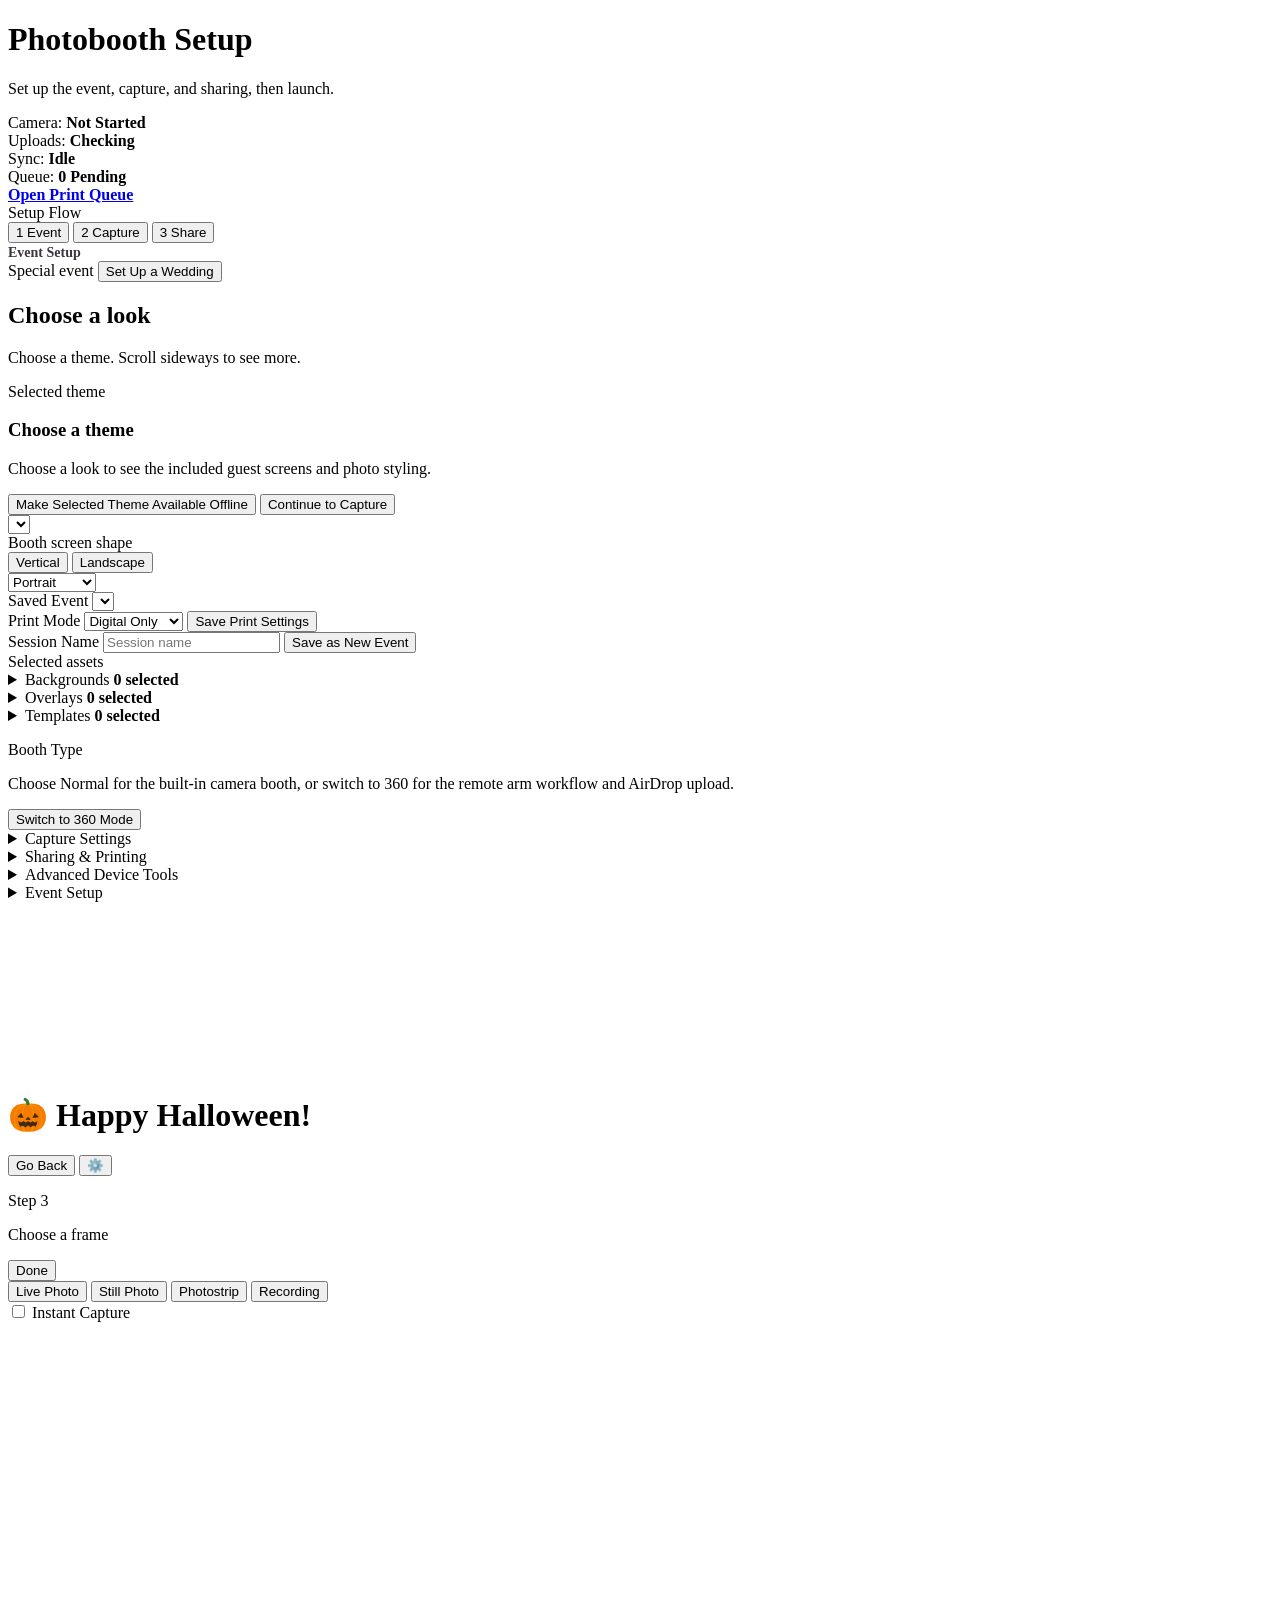
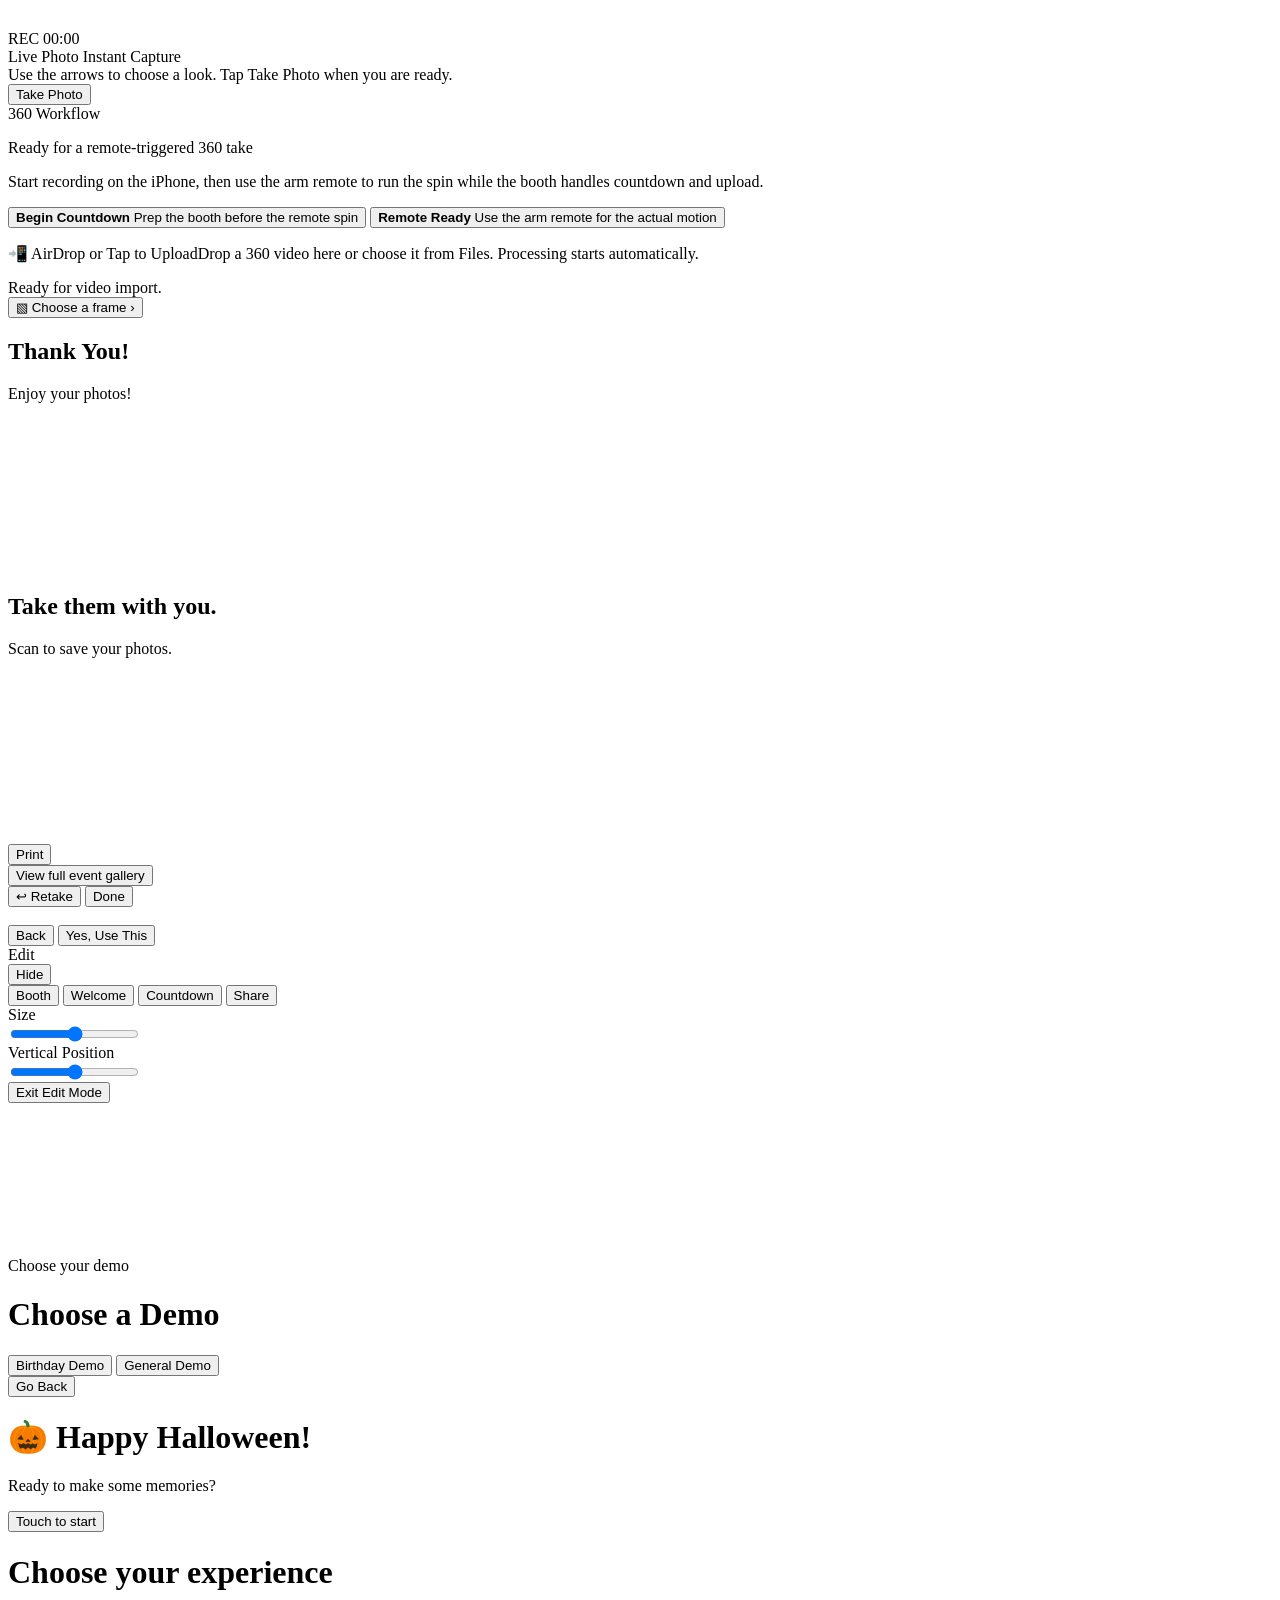
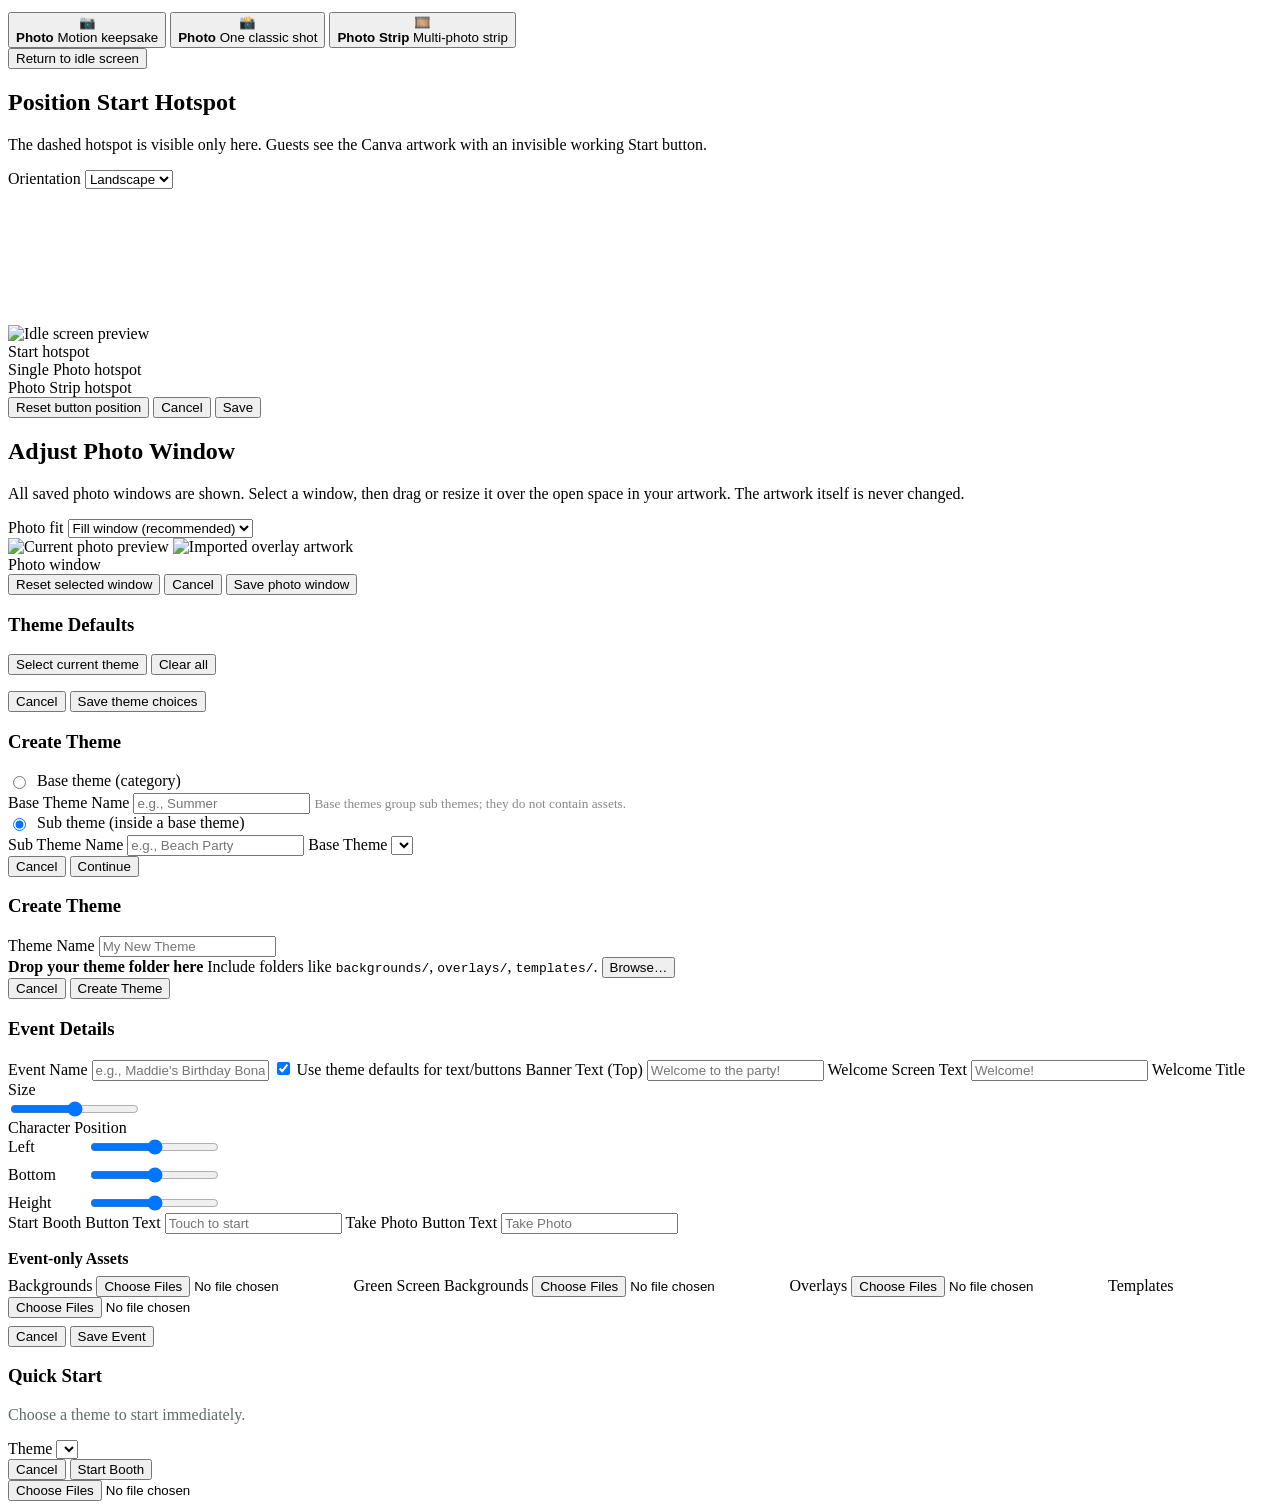
==== index.html @ 427eb946 "Sync Christmas, wedding, and Elf Scout booth themes" ====
<!doctype html>
<html lang="en">

<head>
  <meta charset="utf-8" />
  <meta name="viewport" content="width=device-width,initial-scale=1" />
  <title>Event Photobooth</title>
  <link rel="manifest" href="manifest.json">
  <link rel="apple-touch-icon" sizes="180x180" href="appicon.png">
  <link rel="icon" type="image/png" sizes="192x192" href="appicon.png">
  <link rel="icon" type="image/png" sizes="512x512" href="appicon.png">
  <meta name="apple-mobile-web-app-capable" content="yes">
  <meta name="apple-mobile-web-app-status-bar-style" content="black-translucent">
  <meta name="theme-color" content="#0f1222">
  <link rel="stylesheet" href="fonts.css">
  <link rel="stylesheet" href="styles/animations.css">
	  <link rel="stylesheet" href="styles/app-foundation.css">
  <link rel="stylesheet" href="styles/app-setup.css">
  <link rel="stylesheet" href="styles/app-booth.css">
  <link rel="stylesheet" href="styles/app-guest.css">
  <link rel="stylesheet" href="final-preview-sizing-fix.css?v=20261027-compact-share-fit">
</head>

<body>
  <div id="adminScreen">
    <h1 class="admin-title">Photobooth Setup</h1>
    <p class="admin-subtitle">Set up the event, capture, and sharing, then launch.</p>
    <div class="setup-status" id="setupStatus">
      <div class="status-pill"><span class="status-label">Camera:</span> <strong id="statusCamera">Not Started</strong></div>
      <div class="status-pill"><span class="status-label">Uploads:</span> <strong id="statusUpload">Checking</strong></div>
      <div class="status-pill"><span class="status-label">Sync:</span> <strong id="statusSync">Idle</strong></div>
      <div class="status-pill"><span class="status-label">Queue:</span> <strong id="statusQueue">0 Pending</strong></div>
      <a class="status-pill status-pill-action" id="statusQueueLink" href="staff-print" target="_blank" rel="noopener" aria-label="Open staff print queue in a new tab" title="Open staff print queue"><strong>Open Print Queue</strong></a>
    </div>
    <div class="setup-section-switcher" aria-label="Setup Sections">
      <div class="setup-section-switcher-label">Setup Flow</div>
      <div class="setup-tabs">
        <button type="button" id="setupTabEvent" class="setup-tab active" data-setup-tab="event" aria-pressed="true">1 Event</button>
        <button type="button" id="setupTabCapture" class="setup-tab" data-setup-tab="capture" aria-pressed="false">2 Capture</button>
        <button type="button" id="setupTabShare" class="setup-tab" data-setup-tab="share" aria-pressed="false">3 Share</button>
      </div>
    </div>
    <div class="setup-session-card glass-panel rounded-2xl p-6" data-setup-section="event">
      <div class="flex items-center gap-2 mb-2">
        <i
          data-lucide="clipboard-check"
          style="width: 14px; height: 14px; color: #74bf9d"
        ></i>
        <span
          style="
            font-family: 'Fraunces', serif;
            font-size: 14px;
            font-weight: 600;
            color: #3d3442;
          "
          >Event Setup</span
        >
      </div>
      <div class="setup-session-grid">
        <div class="setup-session-item wedding-setup-action" id="weddingSetupAction">
          <span class="setup-session-item-label">Special event</span>
          <button type="button" id="startWeddingSetupBtn">Set Up a Wedding</button>
        </div>
        <section id="weddingEventSetup" class="wedding-event-setup" aria-labelledby="weddingEventSetupHeading" hidden>
          <div>
            <h2 id="weddingEventSetupHeading">Wedding Setup</h2>
            <p>Enter the couple’s names and wedding date, then choose a wedding look.</p>
          </div>
          <div class="wedding-event-fields">
            <div class="theme-field wedding-only-event-field">
              <label for="eventPartner1Input">Name 1</label>
              <input type="text" id="eventPartner1Input" placeholder="First name" autocomplete="off" autocapitalize="words" spellcheck="false">
            </div>
            <div class="theme-field wedding-only-event-field">
              <label for="eventPartner2Input">Name 2</label>
              <input type="text" id="eventPartner2Input" placeholder="Second name" autocomplete="off" autocapitalize="words" spellcheck="false">
            </div>
            <div class="theme-field wedding-only-event-field">
              <label for="eventDateInput">Wedding Date</label>
              <input type="date" id="eventDateInput" autocomplete="off">
            </div>
          </div>
          <div class="wedding-theme-choices" role="radiogroup" aria-label="Wedding theme">
            <label class="wedding-theme-choice">
              <input type="radio" name="weddingThemeChoice" value="eucalyptus" checked>
              <span class="wedding-theme-choice-copy">
                <strong>Eucalyptus Wedding</strong>
                Eucalyptus greenery, ivory, and warm gold
              </span>
            </label>
            <label class="wedding-theme-choice">
              <input type="radio" name="weddingThemeChoice" value="minimal">
              <span class="wedding-theme-choice-copy">
                <strong>Minimal Wedding</strong>
                Black-and-white keepsake prints with delicate script details
              </span>
            </label>
          </div>
          <div class="btn-row" style="margin:0; align-items:center;">
            <button type="button" id="cancelWeddingSetupBtn">Back to Event Setup</button>
            <button type="button" class="setup-session-save-btn" id="createWeddingEventBtn">Create Wedding Theme</button>
          </div>
        </section>
        <section id="themeQuickPicker" class="theme-quick-picker setup-session-theme" aria-labelledby="themeQuickPickerHeading">
          <div>
            <h2 id="themeQuickPickerHeading" class="theme-quick-picker-heading">Choose a look</h2>
            <p class="theme-quick-picker-note">Choose a theme. Scroll sideways to see more.</p>
            <div id="themeQuickFilters" class="theme-quick-filters" aria-label="Theme categories"></div>
            <div id="themeQuickGrid" class="theme-quick-grid" aria-live="polite"></div>
          </div>
          <aside class="theme-quick-selection" aria-live="polite">
            <div>
              <p class="theme-quick-selection-label">Selected theme</p>
              <h3 id="themeQuickSelectionName">Choose a theme</h3>
              <p id="themeQuickSelectionMeta">Choose a look to see the included guest screens and photo styling.</p>
            </div>
            <div class="btn-row" style="margin:0;">
              <button type="button" id="cacheAssetsBtn" onclick="makeAvailableOffline()">Make Selected Theme Available Offline</button>
              <button type="button" data-setup-next="capture">Continue to Capture</button>
            </div>
          </aside>
        </section>
      <div class="setup-session-secondary">
          <select id="createPathThemeSelect" class="hidden" aria-hidden="true" tabindex="-1"></select>
          <div class="setup-session-item" id="screenShapeSetupField">
            <span class="setup-session-item-label">Booth screen shape</span>
            <div class="orientation-quick-pick" role="group" aria-label="Booth screen shape">
              <button type="button" class="orientation-quick-pick-option" data-screen-orientation="portrait" aria-pressed="false">
                <span class="orientation-shape orientation-shape-portrait" aria-hidden="true"></span>
                <span>Vertical</span>
              </button>
              <button type="button" class="orientation-quick-pick-option" data-screen-orientation="landscape" aria-pressed="false">
                <span class="orientation-shape orientation-shape-landscape" aria-hidden="true"></span>
                <span>Landscape</span>
              </button>
            </div>
            <select id="guestScreenOrientation" class="hidden" aria-hidden="true" tabindex="-1">
              <option value="portrait">Portrait</option>
              <option value="landscape">Landscape</option>
            </select>
          </div>
          <div class="setup-session-item" id="savedEventSetupField">
            <label for="eventProfileSelect">Saved Event</label>
            <select id="eventProfileSelect"></select>
          </div>
          <div class="setup-session-item" id="eventPrintPriceSettings" hidden>
            <label for="eventPrintPriceInput">Print price for this event (USD)</label>
            <input type="number" id="eventPrintPriceInput" min="0.01" max="999.99" step="0.01" value="3.00" inputmode="decimal">
            <button type="button" class="setup-session-save-btn" id="saveEventPrintPriceBtn">Save Event Price</button>
          </div>
          <div class="setup-session-item" id="printModeSetupField">
            <label for="printModeInput">Print Mode</label>
            <select id="printModeInput">
              <option value="off">Digital Only</option>
              <option value="free">Free Printing</option>
              <option value="paid">Paid Printing</option>
            </select>
            <label class="legacy-print-setting" hidden aria-hidden="true">
              <input type="checkbox" id="printNoPaymentRequiredInput"> No payment required for prints
            </label>
            <button type="button" class="setup-session-save-btn" onclick="savePrintSettings()">Save Print Settings</button>
          </div>
          <div class="setup-session-item" id="eventNameSetupField">
            <label for="eventNameInput">Session Name</label>
            <input type="text" id="eventNameInput" placeholder="Session name" autocomplete="off" autocapitalize="words" spellcheck="false">
            <button type="button" class="setup-session-save-btn" onclick="createNewEventFromSelection()">Save as New Event</button>
          </div>
        </div>
      </div>
      <section class="setup-session-assets-toggle" id="setupSessionAssetsToggle" aria-labelledby="selectedAssetsHeading">
        <div class="setup-session-assets-summary-label" id="selectedAssetsHeading">Selected assets</div>
        <div class="setup-session-assets-summary-row">
          <details class="setup-session-asset-detail">
            <summary class="setup-session-assets-summary-chip">Backgrounds <strong id="launchBackgroundSummary">0 selected</strong></summary>
            <div id="launchBackgroundAssets" class="setup-session-asset-grid"></div>
          </details>
          <details class="setup-session-asset-detail">
            <summary class="setup-session-assets-summary-chip">Overlays <strong id="launchOverlaySummary">0 selected</strong></summary>
            <div id="launchOverlayAssets" class="setup-session-asset-grid"></div>
          </details>
          <details class="setup-session-asset-detail">
            <summary class="setup-session-assets-summary-chip">Templates <strong id="launchTemplateSummary">0 selected</strong></summary>
            <div id="launchTemplateAssets" class="setup-session-asset-grid"></div>
          </details>
        </div>
        <div class="hidden" aria-hidden="true">
          <div id="launchBackgroundThumb"></div>
          <div id="launchOverlayThumb"></div>
          <div id="launchTemplateThumb"></div>
          <strong id="launchBackgroundCount"></strong>
          <strong id="launchOverlayCount"></strong>
          <strong id="launchStripStatus"></strong>
        </div>
      </section>
    </div>
    <div class="capture-mode-bar" data-setup-section="capture">
      <div class="capture-mode-copy">
        <p class="capture-mode-title">Booth Type</p>
        <p class="capture-mode-note">Choose Normal for the built-in camera booth, or switch to 360 for the remote arm workflow and AirDrop upload.</p>
      </div>
      <button type="button" id="modeToggle">Switch to 360 Mode</button>
    </div>
    <div class="admin-container">
      <div class="admin-left panel">
        <details class="panel-section" id="captureSection" data-setup-section="capture">
          <summary>Capture Settings</summary>
          <div class="section-content">
            <section class="setup-flow-card">
              <h3>Guest Options</h3>
              <div class="capture-settings-grid">
                <label style="display:inline-flex; align-items:center; gap:8px; margin:0;">
                  <input type="checkbox" id="allowRetakes" checked>
                  Allow Retakes
                </label>
                <label style="display:inline-flex; align-items:center; gap:8px; margin:0;">
                  <input type="checkbox" id="livePhotoToggle" checked>
                  Live Photo Capture
                </label>
                <label style="display:inline-flex; align-items:center; gap:8px; margin:0;">
                  <input type="checkbox" id="recordingModeToggle" checked>
                  Recording Mode
                </label>
                <label style="display:inline-flex; align-items:center; gap:8px; margin:0;">
                  <input type="checkbox" id="themeSoundToggle" checked>
                  Theme Sound Effects
                </label>
              </div>
              <details class="theme-sound-editor" id="themeSoundEditor">
                <summary>Customize Theme Sounds</summary>
                <p class="theme-sound-editor-copy">
                  Upload short sound effects for <strong id="themeSoundThemeName">the selected theme</strong>.
                  MP3, WAV, M4A, AAC, and OGG files up to 10 MB are supported.
                </p>
                <div id="themeSoundSlots" class="theme-sound-list"></div>
                <p id="themeSoundStatus" class="theme-sound-status" aria-live="polite"></p>
                <input
                  type="file"
                  id="themeSoundInput"
                  accept=".mp3,.wav,.m4a,.aac,.ogg,.oga,audio/mpeg,audio/wav,audio/mp4,audio/aac,audio/ogg"
                  hidden
                >
              </details>
            </section>

            <section class="setup-flow-card">
              <h3>Capture Timing</h3>
              <div class="capture-settings-grid">
                <label style="display:inline-flex; align-items:center; gap:8px; margin:0;">
                  <input type="checkbox" id="instantCaptureToggle">
                  Skip Countdown
                </label>
                <label style="display:inline-flex; align-items:center; gap:8px; margin:0;">
                  <input type="checkbox" id="countdownFiveToggle">
                  Use 5-Second Countdown
                </label>
              </div>
            </section>

            <section class="setup-flow-card">
              <h3>Camera Quality</h3>
              <div class="capture-settings-grid">
                <label style="display:inline-flex; align-items:center; gap:8px; margin:0;">
                  <input type="checkbox" id="lowLightToggle">
                  Low Light Flash
                </label>
                <label style="display:inline-flex; align-items:center; gap:8px; margin:0;">
                  <input type="checkbox" id="aiBackgroundToggle">
                  AI Background Removal
                </label>
              </div>
              <details class="beauty-preset-editor" id="beautyPresetEditor">
                <summary>Guest Filter Editor</summary>
                <p>Choose the guest filter and adjust its look here. Guests cannot change it. Changes are saved to the shared booth settings.</p>
                <label for="beautyPresetSelect">Guest Filter</label>
                <select id="beautyPresetSelect"></select>
                <div id="beautyPresetControls" class="beauty-preset-controls"></div>
                <button type="button" id="resetBeautyPresetButton">Reset Selected Filter</button>
              </details>
              <label for="cameraZoomInput">Camera Zoom</label>
              <div style="display:flex; align-items:center; gap:16px;">
                <input type="range" id="cameraZoomInput" min="1" max="2.5" step="0.05">
                <span id="cameraZoomValue" style="color:#5d6c69; min-width:48px; text-align:right;"></span>
              </div>
              <button id="startCameraButton" class="primary">Start Camera</button>
            </section>

            <details class="setup-operator-tools">
              <summary>Operator Tools</summary>
              <div class="setup-operator-tools-content">
                <div class="btn-row">
                  <button type="button" onclick="toggleAnalytics()">Analytics</button>
                  <button type="button" id="editLayoutBtn">Edit Booth Layout</button>
                </div>
                <div id="analytics" class="hidden">
                  <h2>Analytics</h2>
                  <pre id="analyticsData"
                    style="background:#f6f9ff; padding:16px; border-radius:8px; white-space:pre-wrap; word-wrap:break-word;"></pre>
                  <div class="btn-row"><button onclick="clearAnalytics()">Clear Analytics</button></div>
                </div>
              </div>
            </details>

            <div class="setup-next-actions">
              <button type="button" class="primary" data-setup-next="share">Continue to Share</button>
            </div>
          </div>
        </details>
        <details class="panel-section" id="sharingSection" data-setup-section="share">
          <summary>Sharing &amp; Printing</summary>
          <div class="section-content share-settings-content">
            <section class="share-settings-group share-settings-group-priority" id="staffQueueAccess" aria-labelledby="staffQueueAccessTitle">
              <div class="share-settings-heading">
                <h3 id="staffQueueAccessTitle">Staff Print Queue</h3>
              </div>
              <div class="staff-queue-access-layout">
                <div class="staff-queue-access-copy">
                  <label for="printEventIdInput">Optional event ID / slug</label>
                  <input type="text" id="printEventIdInput" placeholder="summer-fair-2026">
                  <small id="staffPrintQueueUrl" style="display:block; overflow-wrap:anywhere; color:#5d6c69;"></small>
                  <div class="btn-row" style="align-items:center; flex-wrap:wrap;">
                    <a id="staffPrintQueueOpen" class="staff-queue-link" href="staff-print" target="_blank" rel="noopener">Open Staff Queue</a>
                    <button type="button" onclick="copyStaffPrintQueueUrl()">Copy Queue Link</button>
                  </div>
                </div>
                <div>
                  <div class="staff-queue-qr-wrap">
                    <canvas id="staffPrintQueueQr" width="176" height="176" aria-label="Staff print queue QR code"></canvas>
                  </div>
                  <small id="staffPrintQueueQrStatus" style="display:block; margin-top:8px; color:#5d6c69; text-align:center;">Preparing QR code…</small>
                </div>
              </div>
            </section>

            <nav class="share-settings-nav" aria-label="Share settings navigation">
              <a href="#printSettings">Print</a>
              <a href="#cloudShareSettings">QR &amp; Cloud</a>
              <a href="#emailShareSettings">Email</a>
              <a href="#offlineSection">Advanced Device Tools</a>
            </nav>

            <section class="share-settings-group share-settings-group-priority" id="printSettings" aria-labelledby="printSettingsTitle">
              <div class="share-settings-heading">
                <h3 id="printSettingsTitle">Checkout Details</h3>
              </div>
              <details class="share-settings-subgroup">
                <summary>Paid print checkout details</summary>
                <div class="share-settings-subgroup-content">
                  <label for="printPanelTitleInput">Payment panel title</label>
                  <input type="text" id="printPanelTitleInput" value="Printed Photo Upgrade">
                  <label for="printPanelBodyInput">Payment panel body</label>
                  <input type="text" id="printPanelBodyInput" value="Take home a 4x6 keepsake print for $3.">
                  <label for="printInstructionsInput">Payment instructions</label>
                  <textarea id="printInstructionsInput" rows="3">Scan the payment code below to complete your purchase. Your print will be prepared after payment is confirmed.</textarea>
                  <label for="printPaymentQrInput">Payment QR image URL or payment link</label>
                  <input type="url" id="printPaymentQrInput" placeholder="https://...">
                  <p id="paypalPrintConfigStatus" role="status" style="margin:12px 0 0; color:#5d6c69;">Checking PayPal checkout…</p>
                </div>
              </details>
            </section>

            <details class="share-settings-group share-connection-group" id="cloudShareSettings">
              <summary id="cloudShareSettingsTitle">QR Links &amp; Cloudinary</summary>
              <div class="share-connection-content">
                <label for="cloudNameInput">Cloud Name</label>
                <input type="text" id="cloudNameInput" placeholder="your_cloud_name">
                <label for="cloudPresetInput">Unsigned Upload Preset</label>
                <input type="text" id="cloudPresetInput" placeholder="photobooth_unsigned">
                <label for="cloudFolderInput">Folder Base (optional)</label>
                <input type="text" id="cloudFolderInput" placeholder="photobooth/events">
                <label style="display:inline-flex; align-items:center; gap:8px; margin:0;">
                  <input type="checkbox" id="cloudUseToggle"> Use Cloudinary for share links
                </label>
                <div class="btn-row" style="align-items:center; flex-wrap:wrap;">
                  <button type="button" onclick="saveCloudinarySettings()">Save Cloudinary Settings</button>
                  <button type="button" id="migrateAssetsBtn" onclick="saveCloudinarySettings(); migrateAllManagedLocalAssets()">Migrate Local Assets</button>
                  <button type="button" id="syncNowBtn" onclick="syncNow()">Sync Now</button>
                  <span id="syncStatus" style="color:#5d6c69; font-size:0.9em;"></span>
                </div>
              </div>
            </details>

            <details class="share-settings-group share-connection-group" id="emailShareSettings">
              <summary id="emailShareSettingsTitle">Email Delivery</summary>
              <div class="share-connection-content">
                <label for="emailJsPublic">Public Key</label>
                <input type="text" id="emailJsPublic" placeholder="public_xxxxx">
                <label for="emailJsService">Service ID</label>
                <input type="text" id="emailJsService" placeholder="service_...">
                <label for="emailJsTemplate">Template ID</label>
                <input type="text" id="emailJsTemplate" placeholder="template_...">
                <div class="btn-row" style="align-items:center; flex-wrap:wrap;">
                  <button type="button" onclick="saveEmailJsSettings()">Save Email Settings</button>
                  <button type="button" onclick="sendTestEmail()">Send Test Email</button>
                </div>
              </div>
            </details>
          </div>
        </details>
        <details class="panel-section" id="offlineSection" data-setup-section="share">
          <summary>Advanced Device Tools</summary>
          <div class="section-content">
            <div class="admin-field" style="display:flex; gap:16px; align-items:center; flex-wrap:wrap; margin:0;">
              <label style="display:inline-flex; align-items:center; gap:8px; margin:0;">
                <input type="checkbox" id="offlineModeToggle"> Offline Mode (QR stays available; photo uploads later)
              </label>
              <button type="button" id="sendPendingBtn" onclick="sendPendingNow()" disabled>Send Pending (0)</button>
              <button type="button" onclick="connectMotorRelay()">Connect Motor Relay</button>
              <label style="display:inline-flex; align-items:center; gap:8px; margin:0;">
                <input type="checkbox" id="forceCameraFileToggle"> Force camera on file://
              </label>
            </div>
          </div>
        </details>
        <details class="panel-section" id="currentAssetsSection" data-setup-section="event">
          <summary>Event Setup</summary>
          <div id="currentAssetsContent" class="section-content">
            <details class="event-library-section" id="eventDetailsPanel">
              <summary>Customize Event Details</summary>
              <div class="event-library-section-content">
              <div class="setup-session-item setup-combobox" data-setup-combobox="font">
                <label for="sessionFontSearch">Font pairing</label>
                <button type="button" id="sessionFontToggle" class="setup-combobox-button" aria-expanded="false" aria-controls="sessionFontMenu">
                  <span id="sessionFontValue">Choose pairing</span>
                  <span class="setup-combobox-caret" aria-hidden="true">▼</span>
                </button>
                <div id="sessionFontMenu" class="setup-combobox-menu hidden">
                  <input type="search" id="sessionFontSearch" class="setup-combobox-search" placeholder="Search pairings" autocomplete="off">
                  <div id="sessionFontOptions" class="setup-combobox-options" role="listbox" aria-label="Font pairing options"></div>
                </div>
              </div>
              <div style="display:grid; grid-template-columns:repeat(auto-fit, minmax(220px, 1fr)); gap:16px; margin-bottom:16px;">
                <div class="theme-field">
                  <label for="eventGeneralDateInput">Session Date (optional)</label>
                  <input type="text" id="eventGeneralDateInput" placeholder="e.g., April 2026" autocomplete="off" spellcheck="false">
                </div>
                <div class="theme-field birthday-only-event-field hidden">
                  <label for="eventBirthdayNameInput">Birthday Name</label>
                  <input type="text" id="eventBirthdayNameInput" placeholder="Name" autocomplete="off" autocapitalize="words" spellcheck="false">
                </div>
                <div class="theme-field">
                  <label for="eventExpoCompanyInput">Company Name</label>
                  <input type="text" id="eventExpoCompanyInput" placeholder="Name" autocomplete="off" autocapitalize="words" spellcheck="false">
                </div>
              </div>
              <h3>Guest Screen Text</h3>
              <div style="display:grid; grid-template-columns:repeat(auto-fit, minmax(220px, 1fr)); gap:16px; margin-bottom:16px;">
                <div class="theme-field">
                  <label for="eventBannerTextInput">Banner Text</label>
                  <input type="text" id="eventBannerTextInput" placeholder="Top booth banner" autocomplete="off" spellcheck="false">
                </div>
                <div class="theme-field">
                  <label for="eventWelcomeTitleInput">Welcome Title</label>
                  <input type="text" id="eventWelcomeTitleInput" placeholder="Welcome screen title" autocomplete="off" spellcheck="false">
                </div>
                <div class="theme-field">
                  <label for="eventStartButtonTextInput">Start Button Text</label>
                  <input type="text" id="eventStartButtonTextInput" placeholder="Touch to start" autocomplete="off" spellcheck="false">
                </div>
                <div class="theme-field">
                  <label for="eventCaptureLabelInput">Capture Button Text</label>
                  <input type="text" id="eventCaptureLabelInput" placeholder="Take Photo" autocomplete="off" spellcheck="false">
                </div>
              </div>
              <div style="display:grid; grid-template-columns:repeat(auto-fit, minmax(220px, 1fr)); gap:16px; margin-bottom:16px;">
                <div class="theme-field">
                  <label for="eventBannerSizeInput">Banner Size</label>
                  <div style="display:flex; align-items:center; gap:16px;">
                    <input type="range" id="eventBannerSizeInput" min="24" max="120" step="2">
                    <span id="eventBannerSizeValue" style="color:#9aa; min-width:48px; text-align:right;"></span>
                  </div>
                </div>
                <div class="theme-field">
                  <label for="eventWelcomeTitleSizeInput">Welcome Title Size</label>
                  <div style="display:flex; align-items:center; gap:16px;">
                    <input type="range" id="eventWelcomeTitleSizeInput" min="24" max="120" step="2">
                    <span id="eventWelcomeTitleSizeValue" style="color:#9aa; min-width:48px; text-align:right;"></span>
                  </div>
                </div>
              </div>
              <div style="display:grid; grid-template-columns:repeat(auto-fit, minmax(220px, 1fr)); gap:16px;">
                <div>
                  <div style="font-size:0.8em; color:#9aa; text-transform:uppercase; letter-spacing:0.12em;">Base Theme</div>
                  <div id="eventBaseThemeName" style="font-weight:600;"></div>
                  <div id="eventBaseThemeAssetsSummary" style="color:#9aa; margin-top:8px; font-size:0.92em;"></div>
                </div>
                <div>
                  <div style="font-size:0.8em; color:#9aa; text-transform:uppercase; letter-spacing:0.12em;">Theme Reference</div>
                  <div id="eventThemeReferenceText" style="color:#9aa; font-size:0.92em;">This event inherits from its chosen theme until you add event-only assets or text here.</div>
                </div>
              </div>
              </div>
            </details>
            <details class="event-library-section" id="uploadedAssetLibraryPanel">
              <summary>Customize Assets</summary>
              <div class="event-library-section-content">
                <div class="asset-actions">
                <button type="button" id="addLogoBtn">Add Logo</button>
                <button type="button" id="addAssetsBtn">Add Assets</button>
                <div id="eventGalleryActions" class="hidden admin-gallery-actions">
                  <button type="button" onclick="copyEventGalleryLink()">Share Gallery Link</button>
                  <button type="button" onclick="openEventGalleryLink()">Open Gallery</button>
                </div>
                <button type="button" id="openLayoutBuilderBtn" aria-label="Open Overlay Builder" onclick="openLayoutBuilder()">Open Layout Builder</button>
                <button type="button" id="eventToSubThemeBtn" class="hidden">Save Theme Preset</button>
                </div>
                <div style="display:flex; align-items:center; justify-content:flex-end; gap:16px; margin-bottom:8px;">
                <div class="asset-library-panel-actions">
                  <button type="button" id="assetLibraryClearFilters" class="hidden">Clear filters</button>
                  <button type="button" id="refreshAssetLibraryBtn">Refresh</button>
                </div>
              </div>
              <div id="assetLibraryPills" style="display:flex; flex-wrap:wrap; gap:8px; margin-bottom:16px;"></div>
              <div class="asset-library-toolbar">
                <label style="flex:1 1 100%;">
                  Search
                  <input type="search" id="assetLibrarySearch" placeholder="Search names or tags">
                </label>
                <label>
                  Category
                  <select id="assetLibraryCategory">
                    <option value="">Main Category</option>
                    <option value="general">General</option>
                    <option value="birthday">Birthday</option>
                    <option value="school">School</option>
                    <option value="wedding">Wedding</option>
                    <option value="holidays">Holidays</option>
                  </select>
                </label>
                <label id="assetLibraryHolidayFilterWrap" class="hidden">
                  Holiday theme
                  <select id="assetLibraryHolidayTheme">
                    <option value="">All holidays</option>
                  </select>
                </label>
                <label>
                  Sort
                  <select id="assetLibrarySort">
                    <option value="newest">Newest</option>
                    <option value="oldest">Oldest</option>
                    <option value="name">Name</option>
                    <option value="category">Category</option>
                    <option value="favorites">Favorites first</option>
                    <option value="recent">Recently used</option>
                  </select>
                </label>
              </div>
              <div id="assetLibraryGrid" class="asset-library-grid"></div>
              <div id="assetLibraryStatus" class="asset-library-empty" aria-live="polite"></div>
              </div>
            </details>
            <div id="assetUploadInputs" class="hidden">
              <input type="file" id="themeBackground" accept="image/*,video/*">
              <input type="file" id="themeLogo" accept="image/*">
              <input type="file" id="themeGreenBackgrounds" accept="image/*,video/*" multiple>
              <input type="file" id="themeOverlays" accept="image/*" multiple>
              <input type="file" id="themeTemplates" accept="image/*" multiple>
              <input type="file" id="bulkAssetsInput" accept="image/*,video/*" multiple>
            </div>
            <div id="bulkAssetModal" class="hidden" style="position:fixed; inset:0; background:rgba(28,40,72,0.35); z-index:10010; display:flex; align-items:center; justify-content:center; padding:16px;">
              <div style="width:min(520px, 96vw); background:#fff; border:1px solid #cedcf4; border-radius:16px; box-shadow:0 12px 30px rgba(99, 123, 175, 0.18); padding:16px;">
                <h3 style="margin:0 0 16px;">Add Assets</h3>
                <p id="bulkAssetSummary" style="margin:0 0 16px; color:#5c6b93;">0 files selected</p>
                <p style="margin:0 0 12px; color:#5c6b93; font-size:0.92em;">Choose the background type, then add any other destinations below. MP4 works for backgrounds, idle screens, and photo choice screens.</p>
                <fieldset style="border:0; margin:0 0 12px; padding:0;">
                  <legend style="font-weight:700; color:#33415f; margin-bottom:4px;">Background type</legend>
                  <label style="display:flex; align-items:center; gap:8px; margin:8px 0;"><input type="radio" name="bulkBackgroundType" id="bulkToBackgrounds" value="backgrounds" checked> Booth background (live preview and share screen)</label>
                  <label style="display:flex; align-items:center; gap:8px; margin:8px 0;"><input type="radio" name="bulkBackgroundType" id="bulkToGreenBackgrounds" value="greenBackgrounds"> Photo background (behind a green-screen subject)</label>
                </fieldset>
                <label style="display:flex; align-items:center; gap:8px; margin:8px 0;"><input type="checkbox" id="bulkToOverlays"> Overlays</label>
                <label style="display:flex; align-items:center; gap:8px; margin:8px 0;"><input type="checkbox" id="bulkToTemplates"> Templates</label>
                <label style="display:flex; align-items:center; gap:8px; margin:8px 0;"><input type="checkbox" id="bulkToIdleScreens"> Idle Screens</label>
                <label style="display:flex; align-items:center; gap:8px; margin:8px 0;"><input type="checkbox" id="bulkToPhotoChoiceScreens"> Photo Choice Screens</label>
                <label style="display:flex; align-items:center; gap:8px; margin:8px 0;"><input type="checkbox" id="bulkToThankYouScreens"> Thank You Screens</label>
                <div class="btn-row" style="margin-top:16px;">
                  <button type="button" id="bulkAssetCancel">Cancel</button>
                  <button type="button" id="bulkAssetApply" class="primary">Upload</button>
                </div>
              </div>
            </div>
            <details class="event-library-section">
              <summary>Advanced Asset Selections</summary>
              <div id="currentAssets" class="current-assets event-library-section-content">
              <div
                style="display:flex; align-items:center; justify-content:space-between; gap:16px; margin-bottom:16px;">
                <span id="undoBar" style="display:inline-flex; align-items:center; gap:8px; font-size:.9em;">
                  <button id="undoBtn" onclick="undoLastRemoval()" disabled>Undo last remove</button>
                  <span id="undoCount" style="color:#aaa;"></span>
                </span>
              </div>
              <div class="asset-row">
                <label>Photo Backgrounds:</label>
                <div id="currentGreenBackgrounds" class="asset-grid"></div>
              </div>
              <div class="asset-row">
                <label>Logo:</label>
                <div id="currentLogo" class="asset-single"></div>
              </div>
              </div>
            </details>
            <div class="setup-next-actions">
              <button type="button" class="primary" data-setup-next="capture">Continue to Capture</button>
            </div>
          </div>
        </details>
      </div>
      <div id="toast" role="status" aria-live="polite"></div>
      </div>
    </div>
    <div class="admin-launch-dock" data-setup-section="share" hidden aria-hidden="true">
      <span class="admin-launch-dock-copy">4 Launch</span>
      <button type="button" id="startBoothButton" class="primary start-booth-hero" title="Open the guest booth full screen">Launch Kiosk Mode</button>
    </div>
  </div>

  <div id="boothScreen" class="hidden">
    <video id="boothBackgroundVideo" class="hidden" autoplay muted loop playsinline aria-hidden="true"></video>
    <div id="boothHeader">
      <img id="logo" />
      <h1 id="eventTitle">🎃 Happy Halloween!</h1>
    </div>
    <button id="boothBackBtn" type="button" class="button-ghost welcome-back-button" onclick="goBackFromBooth(event)">Go Back</button>
    <button id="adminBtn" onclick="goAdmin()">⚙️</button>
    <div id="mobileSettingsBackdrop" aria-hidden="true"></div>
    <div id="mobileSettingsSheet" aria-hidden="true">
      <div class="mobile-settings-sheet-header">
        <div class="mobile-settings-sheet-copy">
          <p class="mobile-settings-sheet-eyebrow">Step 3</p>
          <p class="mobile-settings-sheet-title">Choose a frame</p>
        </div>
        <button id="mobileSettingsClose" type="button" class="button-ghost">Done</button>
      </div>
      <div id="options"></div>
    </div>
    <div id="boothMain">
      <div id="boothModeBar">
        <div id="controls">
          <button class="mode-btn" type="button" data-mode="live-photo" onclick="setMode('live-photo')" aria-label="Live Photo">
            <div class="mode-btn-icon video">
              <div class="rec-dot"></div>
            </div>
            <span class="mode-btn-label">Live Photo</span>
          </button>
          <button class="mode-btn" type="button" data-mode="still-photo" onclick="setMode('still-photo')" aria-label="Still Photo">
            <div class="mode-btn-icon">
              <div class="photo-rep"></div>
            </div>
            <span class="mode-btn-label">Still Photo</span>
          </button>
          <button class="mode-btn" type="button" data-mode="strip" onclick="setMode('strip')" aria-label="Photo Strip">
            <div class="mode-btn-icon strip">
              <div class="photo-rep"></div>
              <div class="photo-rep"></div>
              <div class="photo-rep"></div>
            </div>
            <span class="mode-btn-label">Photostrip</span>
          </button>
          <button id="recordingModeBtn" class="mode-btn" type="button" data-mode="message" onclick="setMode('message')" aria-label="Recording">
            <div class="mode-btn-icon video">
              <div class="rec-dot"></div>
            </div>
            <span class="mode-btn-label">Recording</span>
          </button>
          <div class="controls-toggle">
            <label for="boothInstantCaptureToggle">
              <input type="checkbox" id="boothInstantCaptureToggle">
              Instant Capture
            </label>
          </div>
        </div>
      </div>
      <div id="videoWrap" class="view-landscape">
        <div id="videoContainer">
          <div id="overlayBackground" aria-hidden="true">
            <video id="photoBackgroundVideo" class="hidden" autoplay muted loop playsinline></video>
          </div>
          <div id="photoSlotLayer" aria-hidden="true"></div>
          <video id="video" class="hidden" autoplay playsinline muted></video>
          <canvas id="livePreviewCanvas" aria-hidden="true"></canvas>
          <img id="lastShot" />
          <img id="liveOverlay" />
          <div id="recordingOverlay">
            <span class="rec-dot"></span>
            <span id="recordingTimer">REC 00:00</span>
          </div>
        </div>
        <div id="captureStatusBar" aria-live="polite">
          <span id="livePhotoStatus" class="capture-status-pill hidden">Live Photo</span>
          <span id="instantCaptureStatus" class="capture-status-pill hidden">Instant Capture</span>
        </div>
        <div id="boothHostPrompt" aria-live="polite">
          Use the arrows to choose a look.
          <span>Tap Take Photo when you are ready.</span>
        </div>
        <button id="captureBtn" class="primary" onclick="handlePrimaryAction()">Take Photo</button>
        <div id="booth360Panel" class="booth-360-panel hidden">
          <div id="booth360Status" class="booth-360-status">
            <div class="booth-360-status-label">360 Workflow</div>
            <p id="booth360StatusText" class="booth-360-status-text">Ready for a remote-triggered 360 take</p>
            <p id="booth360StatusNote" class="booth-360-status-note">Start recording on the iPhone, then use the arm remote to run the spin while the booth handles countdown and upload.</p>
          </div>
          <div class="booth-360-actions">
            <button id="start360Btn" class="primary booth-360-action" type="button">
              <strong>Begin Countdown</strong>
              <span>Prep the booth before the remote spin</span>
            </button>
            <button id="triggerZone" class="button-ghost booth-360-action" type="button" aria-label="Remote-operated 360 arm">
              <strong>Remote Ready</strong>
              <span>Use the arm remote for the actual motion</span>
            </button>
          </div>
        </div>
        <div id="videoImportPanel" class="video-import-panel hidden">
          <input type="file" id="videoInput" accept="video/*" style="display:none">
          <div id="airdropZone" class="airdrop-zone" tabindex="0" role="button" aria-label="AirDrop or tap to upload a video">
            <p>📲 AirDrop or Tap to Upload<span>Drop a 360 video here or choose it from Files. Processing starts automatically.</span></p>
          </div>
          <div id="videoImportStatus" class="video-import-status">Ready for video import.</div>
        </div>
      </div>
    </div>
    <button id="overlayPickerButton" class="overlay-picker-control hidden" type="button" aria-haspopup="dialog" aria-expanded="false" aria-controls="mobileSettingsSheet" aria-label="Choose a photo frame">
      <span class="overlay-picker-icon" aria-hidden="true">▧</span>
      <span class="overlay-picker-label">Choose a frame</span>
      <span class="overlay-picker-chevron" aria-hidden="true">›</span>
    </button>
    <div id="countdownOverlay"></div>
    <div id="flashOverlay"></div>
    <div id="goodbyeOverlay" aria-live="polite">
      <div class="goodbye-card">
        <h2>Thank You!</h2>
        <p>Enjoy your photos!</p>
      </div>
    </div>
    <div id="finalPreview">
      <div id="finalPreviewContent">
        <video id="finalLive" class="hidden" autoplay muted loop playsinline></video>
        <img id="finalStrip" />
        <div id="finalPreviewActions">
          <div id="qrCodeContainer" class="hidden">
            <div class="share-header">
              <div class="share-header-copy">
                <h2>Take them with you.</h2>
                <p id="qrSaveCopy">Scan to save your photos.</p>
              </div>
              <span id="shareStatus" style="display:none;">Preparing link…</span>
            </div>
            <canvas id="qrCode"></canvas>
            <div id="finalPrintActions" class="final-print-actions hidden">
              <p id="printPriceNotice" class="hidden" role="status" aria-live="polite"></p>
              <button id="requestPrintBtn" type="button">Print</button>
              <div id="paypalPrintCheckout" class="hidden" aria-live="polite"></div>
            </div>
            <div id="qrHint" style="display:none; font-size:0.9em; color:#ccc; margin-top:8px;"></div>
            <button type="button" id="openEventGalleryFromShare" class="button-ghost" onclick="openEventGalleryLink()">View full event gallery</button>
            <!-- Guest mode must not expose local device download actions. -->
          </div>
          <div class="final-review-actions">
            <button id="reviewRetakeBtn" type="button">↩ Retake</button>
            <button id="finishBoothBtn" type="button" class="button-ghost">Done</button>
          </div>
        </div>
      </div>
    </div>
    <div id="confirmModal">
      <div id="confirmCard">
        <img id="confirmPreview" />
        <div id="confirmActions">
          <button onclick="closeConfirm()">Back</button>
          <button class="primary" onclick="confirmTemplate()">Yes, Use This</button>
        </div>
      </div>
    </div>
    <div id="gallery"></div>
    <div id="editControls" class="edit-controls">
      <div class="edit-controls-header">
        <div id="editControlsTitle" class="edit-controls-title">Edit</div>
        <button type="button" id="editControlsClose">Hide</button>
      </div>
      <div class="edit-controls-views">
        <button type="button" data-edit-view="booth">Booth</button>
        <button type="button" data-edit-view="welcome">Welcome</button>
        <button type="button" data-edit-view="countdown">Countdown</button>
        <button type="button" data-edit-view="share">Share</button>
      </div>
      <label for="editScaleInput">Size</label>
      <div style="display:flex; align-items:center; gap:16px;">
        <input type="range" id="editScaleInput" min="0.6" max="1.6" step="0.02">
        <span id="editScaleValue" style="color:#bbb; min-width:48px; text-align:right;"></span>
      </div>
      <label for="editPositionInput" id="editPositionLabel">Vertical Position</label>
      <div id="editPositionRow" style="display:flex; align-items:center; gap:16px;">
        <input type="range" id="editPositionInput" min="-200" max="200" step="2">
        <span id="editPositionValue" style="color:#bbb; min-width:48px; text-align:right;"></span>
      </div>
      <div class="btn-row" style="justify-content:flex-start;">
        <button type="button" id="editModeExitBtn" class="primary">Exit Edit Mode</button>
      </div>
    </div>
    <div id="welcomeScreen">
      <img id="welcomeImg" alt="" />
      <video id="welcomeVideo" class="hidden" autoplay muted loop playsinline aria-hidden="true"></video>
      <div id="welcomeOverlay">
        <div id="welcomeEyebrow" class="welcome-eyebrow">Choose your demo</div>
        <div id="welcomeDemoStep" class="welcome-flow-section">
          <h1 class="welcome-flow-title">Choose a Demo</h1>
          <div id="demoThemeBar" class="demo-theme-bar">
            <button type="button" class="demo-theme-chip" data-demo-theme="birthday">Birthday Demo</button>
            <button type="button" class="demo-theme-chip" data-demo-theme="general">General Demo</button>
          </div>
          <button id="welcomeDemoBackBtn" type="button" class="button-ghost welcome-back-button" onclick="goBackFromWelcome(event)">Go Back</button>
        </div>
        <div id="welcomeIdleStep" class="welcome-flow-section hidden">
          <div id="welcomeEventLogo" class="welcome-event-logo hidden" aria-hidden="true"></div>
          <h1 id="welcomeTitle">🎃 Happy Halloween!</h1>
          <p id="welcomeHostLine" class="welcome-host-line">Ready to make some memories?</p>
          <button id="startButton" type="button" class="start-button" onclick="beginWelcome(event)">Touch to start</button>
        </div>
        <div id="welcomeModeStep" class="welcome-flow-section hidden">
          <h1 class="welcome-flow-title">Choose your experience</h1>
          <div class="welcome-mode-grid">
            <button type="button" class="welcome-mode-btn" data-welcome-mode="live-photo" onclick="beginModeSelection('live-photo', event)">
              <div class="welcome-mode-visual" aria-hidden="true">📷</div>
              <strong>Photo</strong>
              <span>Motion keepsake</span>
            </button>
            <button type="button" class="welcome-mode-btn" data-welcome-mode="still-photo" aria-label="Take a single photo" onclick="beginModeSelection('still-photo', event)">
              <div class="welcome-mode-visual" aria-hidden="true">📸</div>
              <strong>Photo</strong>
              <span>One classic shot</span>
            </button>
            <button type="button" class="welcome-mode-btn" data-welcome-mode="strip" aria-label="Take a photo strip" onclick="beginModeSelection('strip', event)">
              <div class="welcome-mode-visual" aria-hidden="true">🎞️</div>
              <strong>Photo Strip</strong>
              <span>Multi-photo strip</span>
            </button>
          </div>
          <button id="welcomeModeBackBtn" type="button" class="button-ghost welcome-back-button" aria-label="Return to idle screen" onclick="goBackFromWelcome(event)">Return to idle screen</button>
        </div>
      </div>
    </div>
  </div>

  <div id="idleScreenEditorModal" class="hidden idle-screen-editor-modal" role="dialog" aria-modal="true" aria-labelledby="idleScreenEditorTitle">
    <div class="idle-screen-editor-panel">
      <h2 id="idleScreenEditorTitle">Position Start Hotspot</h2>
      <p>The dashed hotspot is visible only here. Guests see the Canva artwork with an invisible working Start button.</p>
      <label>Orientation
        <select id="idleScreenOrientation"><option value="landscape">Landscape</option><option value="portrait">Portrait</option></select>
      </label>
      <div id="idleScreenEditorCanvas" class="idle-screen-editor-canvas">
        <img id="idleScreenEditorImage" alt="Idle screen preview">
        <video id="idleScreenEditorVideo" class="hidden" autoplay muted loop playsinline aria-label="Idle screen video preview"></video>
        <div id="idleScreenEditorZone" class="idle-screen-editor-zone" tabindex="0"><span>Start hotspot</span><i aria-hidden="true"></i></div>
        <div id="photoChoiceSingleZone" class="idle-screen-editor-zone hidden" tabindex="0"><span>Single Photo hotspot</span><i aria-hidden="true"></i></div>
        <div id="photoChoiceStripZone" class="idle-screen-editor-zone hidden" tabindex="0"><span>Photo Strip hotspot</span><i aria-hidden="true"></i></div>
      </div>
      <div class="btn-row">
        <button type="button" id="idleScreenResetZone">Reset button position</button>
        <button type="button" id="idleScreenEditorCancel">Cancel</button>
        <button type="button" id="idleScreenEditorSave" class="primary">Save</button>
      </div>
    </div>
  </div>

  <div id="overlaySlotEditorModal" class="hidden idle-screen-editor-modal" role="dialog" aria-modal="true" aria-labelledby="overlaySlotEditorTitle">
    <div class="idle-screen-editor-panel">
      <h2 id="overlaySlotEditorTitle">Adjust Photo Window</h2>
      <p>All saved photo windows are shown. Select a window, then drag or resize it over the open space in your artwork. The artwork itself is never changed.</p>
      <label>Photo fit
        <select id="overlaySlotEditorFit"><option value="cover">Fill window (recommended)</option><option value="contain">Show whole photo</option></select>
      </label>
      <div id="overlaySlotEditorCanvas" class="overlay-slot-editor-canvas">
        <img id="overlaySlotEditorSample" class="overlay-slot-editor-sample hidden" alt="Current photo preview">
        <img id="overlaySlotEditorArtwork" alt="Imported overlay artwork">
        <div id="overlaySlotEditorZone" class="overlay-slot-editor-zone" tabindex="0"><span>Photo window</span><i aria-hidden="true"></i></div>
      </div>
      <div class="btn-row">
        <button type="button" id="overlaySlotEditorReset">Reset selected window</button>
        <button type="button" id="overlaySlotEditorCancel">Cancel</button>
        <button type="button" id="overlaySlotEditorSave" class="primary">Save photo window</button>
      </div>
    </div>
  </div>

    <div id="assetThemeDefaultsModal" class="modal-backdrop hidden" role="dialog" aria-modal="true" aria-labelledby="assetThemeDefaultsTitle">
      <div class="modal-card">
        <h3 id="assetThemeDefaultsTitle">Theme Defaults</h3>
        <p id="assetThemeDefaultsSummary" style="margin:0 0 8px; color:#5c6b93;"></p>
        <p id="assetThemeDefaultsSelectionCount" style="margin:0 0 16px; font-weight:600; color:#334155;"></p>
        <div class="btn-row" style="justify-content:flex-start; margin:0 0 16px;">
          <button type="button" id="assetThemeDefaultsSelectCurrent">Select current theme</button>
          <button type="button" id="assetThemeDefaultsClearAll">Clear all</button>
        </div>
        <div id="assetThemeDefaultsList" class="theme-defaults-list"></div>
        <div class="modal-footer">
          <button type="button" id="assetThemeDefaultsCancel">Cancel</button>
          <button type="button" id="assetThemeDefaultsSave" class="primary">Save theme choices</button>
        </div>
      </div>
    </div>
    <div id="themeTypeModal" class="modal-backdrop">
      <div class="modal-card">
        <h3>Create Theme</h3>
        <label style="display:inline-flex; align-items:center; gap:8px; margin:0;">
          <input type="radio" id="themeTypeBase" name="themeType" value="base">
          Base theme (category)
        </label>
        <div id="baseThemeFields" class="theme-field hidden">
          <label for="baseThemeNameInput">Base Theme Name</label>
          <input type="text" id="baseThemeNameInput" placeholder="e.g., Summer">
          <small style="color:#888;">Base themes group sub themes; they do not contain assets.</small>
        </div>
        <label style="display:inline-flex; align-items:center; gap:8px; margin:0;">
          <input type="radio" id="themeTypeSub" name="themeType" value="sub" checked>
          Sub theme (inside a base theme)
        </label>
        <div id="subThemeFields" class="theme-field">
          <label for="subThemeNameInput">Sub Theme Name</label>
          <input type="text" id="subThemeNameInput" placeholder="e.g., Beach Party">
          <label for="subThemeBaseSelect">Base Theme</label>
          <select id="subThemeBaseSelect"></select>
        </div>
        <div class="modal-footer">
          <button type="button" id="themeTypeCancel">Cancel</button>
          <button type="button" id="themeTypeConfirm" class="primary">Continue</button>
        </div>
      </div>
    </div>

    <div id="createThemeModal" class="modal-backdrop">
      <div class="modal-card">
        <h3 id="createThemeTitle">Create Theme</h3>
        <label for="createThemeName">Theme Name</label>
        <input type="text" id="createThemeName" placeholder="My New Theme">
        <div id="createThemeSummary" style="color:#aab; font-size:0.9em;"></div>
        <div id="createThemeDropZone" class="drop-zone">
          <strong>Drop your theme folder here</strong>
          <span>Include folders like <code>backgrounds/</code>, <code>overlays/</code>, <code>templates/</code>.</span>
          <button type="button" id="createThemeBrowseBtn">Browse…</button>
        </div>
        <div class="modal-footer">
          <button type="button" id="createThemeCancel">Cancel</button>
          <button type="button" id="createThemeConfirm" class="primary">Create Theme</button>
        </div>
      </div>
    </div>

    <div id="createEventModal" class="modal-backdrop">
      <div class="modal-card">
        <h3>Event Details</h3>
        <label for="createEventName">Event Name</label>
        <input type="text" id="createEventName" placeholder="e.g., Maddie's Birthday Bonanza">
        <label class="checkbox-row" for="createEventUseThemeDefaults">
          <input type="checkbox" id="createEventUseThemeDefaults" checked>
          Use theme defaults for text/buttons
        </label>
        <label for="createEventBannerText">Banner Text (Top)</label>
        <input type="text" id="createEventBannerText" placeholder="Welcome to the party!">
        <label for="createEventWelcomeText">Welcome Screen Text</label>
        <input type="text" id="createEventWelcomeText" placeholder="Welcome!">
        <label for="createEventWelcomeSize">Welcome Title Size</label>
        <div style="display:flex; align-items:center; gap:16px;">
          <input type="range" id="createEventWelcomeSize" min="24" max="120" step="2">
          <span id="createEventWelcomeSizeValue" style="color:#bbb; min-width:48px; text-align:right;"></span>
        </div>
        <label>Character Position</label>
        <div style="display:flex; align-items:center; gap:16px; flex-wrap:wrap;">
          <label for="createEventCharacterX" style="min-width:64px;">Left</label>
          <input type="range" id="createEventCharacterX" min="0" max="60" step="1">
          <span id="createEventCharacterXValue" style="color:#bbb; min-width:48px; text-align:right;"></span>
        </div>
        <div style="display:flex; align-items:center; gap:16px; flex-wrap:wrap; margin-top:8px;">
          <label for="createEventCharacterBottom" style="min-width:64px;">Bottom</label>
          <input type="range" id="createEventCharacterBottom" min="-10" max="20" step="1">
          <span id="createEventCharacterBottomValue" style="color:#bbb; min-width:48px; text-align:right;"></span>
        </div>
        <div style="display:flex; align-items:center; gap:16px; flex-wrap:wrap; margin-top:8px;">
          <label for="createEventCharacterHeight" style="min-width:64px;">Height</label>
          <input type="range" id="createEventCharacterHeight" min="20" max="110" step="1">
          <span id="createEventCharacterHeightValue" style="color:#bbb; min-width:48px; text-align:right;"></span>
        </div>
        <label for="createEventStartText">Start Booth Button Text</label>
        <input type="text" id="createEventStartText" placeholder="Touch to start">
        <label for="createEventCaptureText">Take Photo Button Text</label>
        <input type="text" id="createEventCaptureText" placeholder="Take Photo">
        <div class="panel" style="margin-top:16px;">
          <h4 style="margin:0 0 8px;">Event-only Assets</h4>
          <label for="createEventBackgrounds">Backgrounds</label>
          <input type="file" id="createEventBackgrounds" accept="image/*" multiple>
          <label for="createEventGreenBackgrounds">Green Screen Backgrounds</label>
          <input type="file" id="createEventGreenBackgrounds" accept="image/*" multiple>
          <label for="createEventOverlays">Overlays</label>
          <input type="file" id="createEventOverlays" accept="image/*" multiple>
          <label for="createEventTemplates">Templates</label>
          <input type="file" id="createEventTemplates" accept="image/*" multiple>
          <div id="createEventSummary" style="margin-top:8px; color:#bbb; font-size:0.9em;"></div>
        </div>
        <div class="modal-footer">
          <button type="button" id="createEventCancel">Cancel</button>
          <button type="button" id="createEventConfirm" class="primary">Save Event</button>
        </div>
      </div>
    </div>
    <div id="quickStartModal" class="modal-backdrop">
      <div class="modal-card">
        <h3>Quick Start</h3>
        <p style="margin:0 0 16px; color:#5d6c69;">Choose a theme to start immediately.</p>
        <label for="quickStartThemeSelect">Theme</label>
        <select id="quickStartThemeSelect"></select>
        <div class="modal-footer">
          <button type="button" id="quickStartCancel">Cancel</button>
          <button type="button" id="quickStartConfirm" class="primary">Start Booth</button>
        </div>
      </div>
    </div>
  </div>
  <input type="file" id="createThemeFolderInput" class="hidden" webkitdirectory multiple>

  <script type="module" src="scripts/app.js?v=20261028-wedding-theme-packs"></script>
</body>

</html>
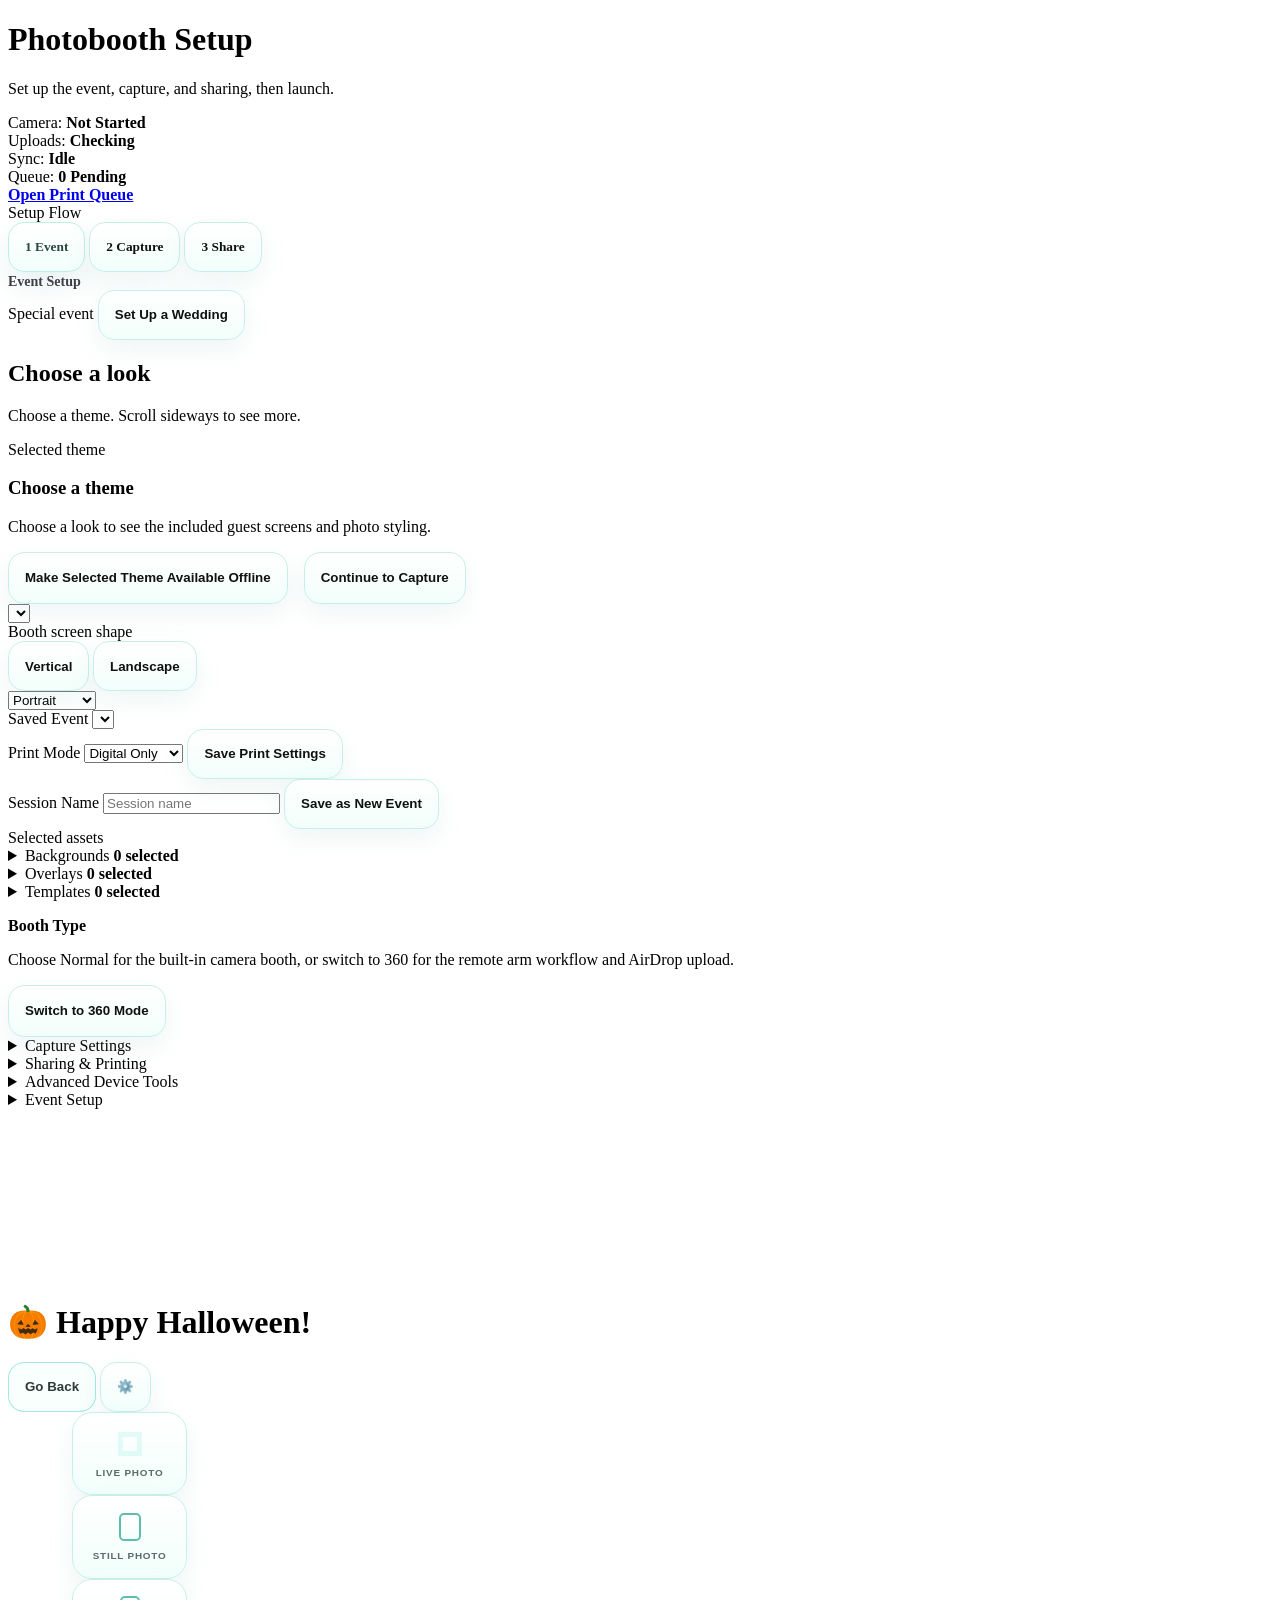
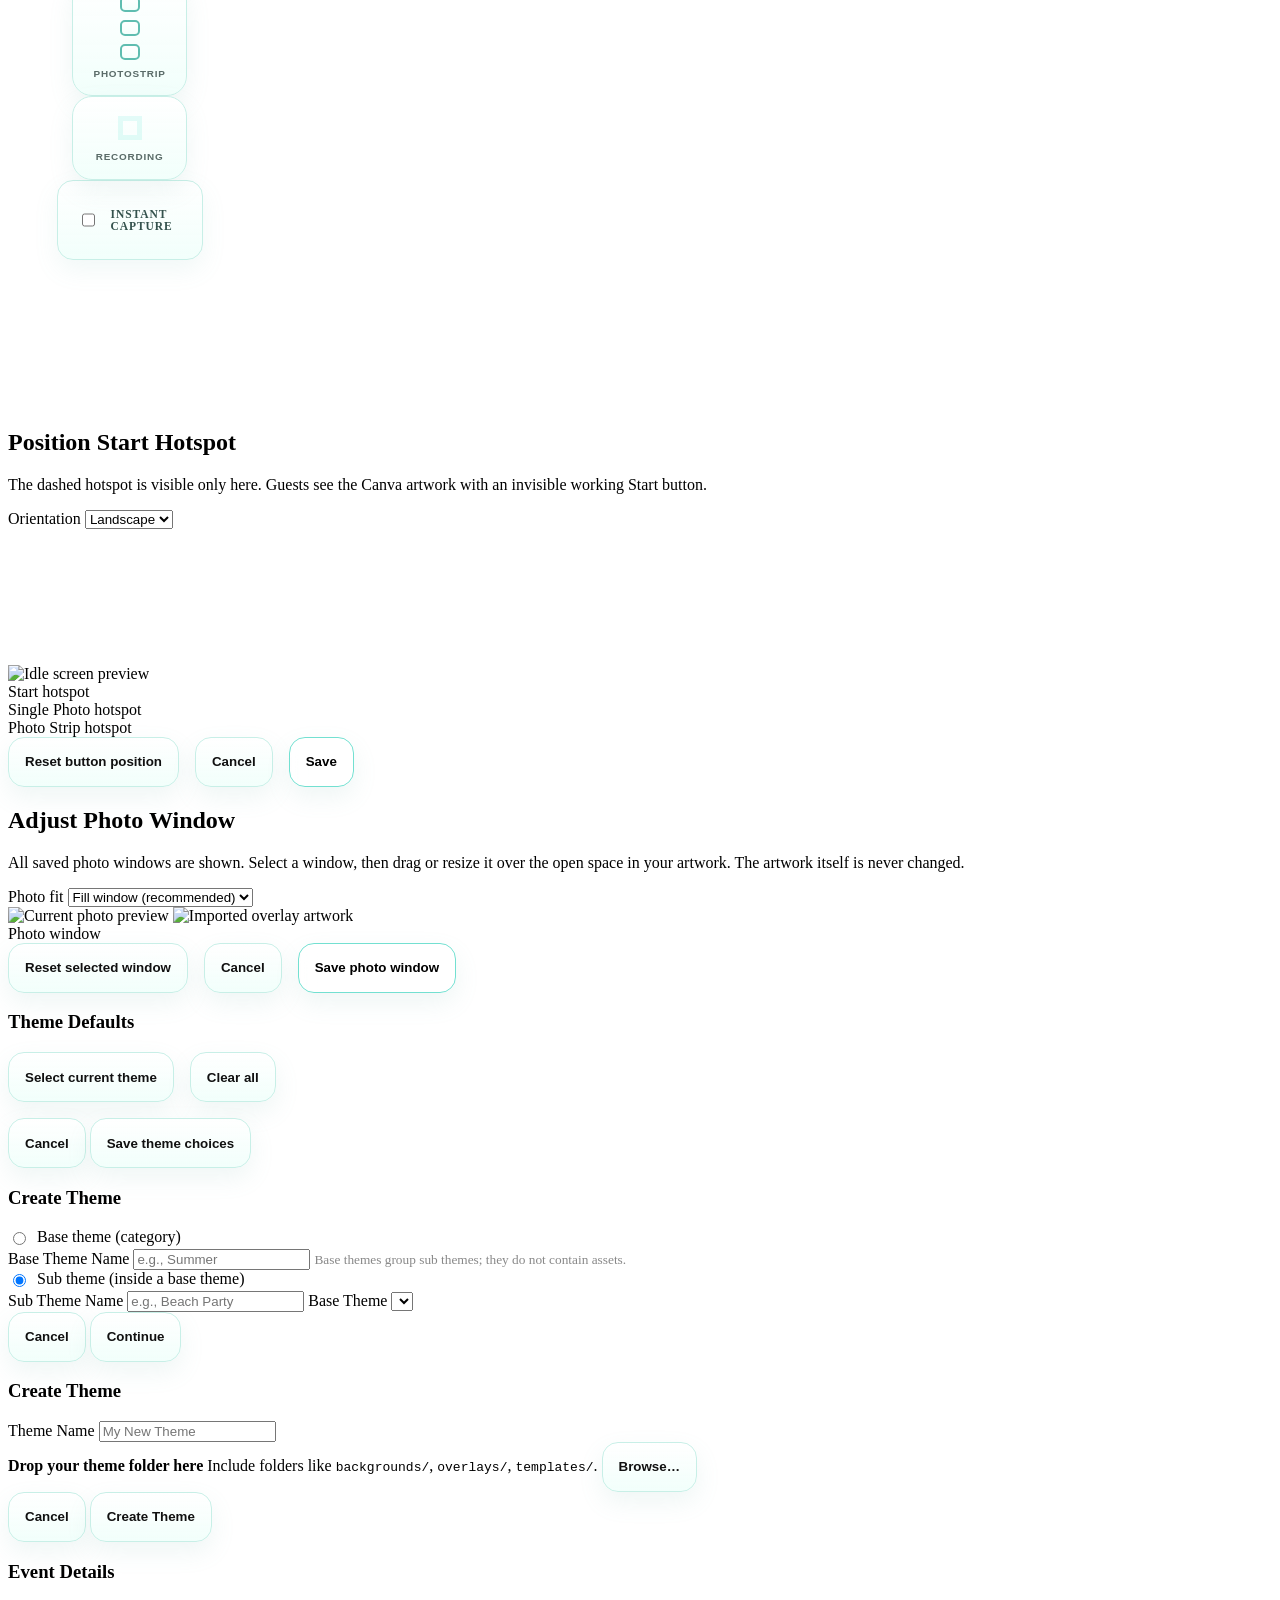
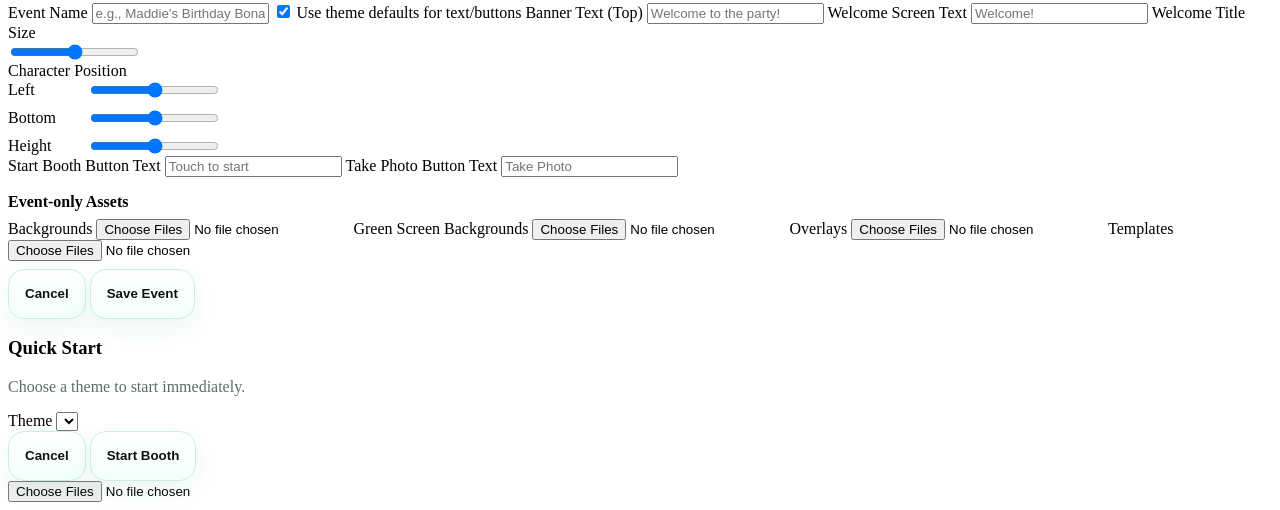
==== commit cb566a92: "Add phone photo-page print checkout" ====
--- a/index.html
+++ b/index.html
@@ -745,11 +745,6 @@
               <span id="shareStatus" style="display:none;">Preparing link…</span>
             </div>
             <canvas id="qrCode"></canvas>
-            <div id="finalPrintActions" class="final-print-actions hidden">
-              <p id="printPriceNotice" class="hidden" role="status" aria-live="polite"></p>
-              <button id="requestPrintBtn" type="button">Print</button>
-              <div id="paypalPrintCheckout" class="hidden" aria-live="polite"></div>
-            </div>
             <div id="qrHint" style="display:none; font-size:0.9em; color:#ccc; margin-top:8px;"></div>
             <button type="button" id="openEventGalleryFromShare" class="button-ghost" onclick="openEventGalleryLink()">View full event gallery</button>
             <!-- Guest mode must not expose local device download actions. -->
--- a/styles/app-guest.css
+++ b/styles/app-guest.css
@@ -0,0 +1,1758 @@
+    #qrHint {
+      margin-top: 0;
+      color: #5c6f6b;
+      font-size: 0.92rem;
+      line-height: 1.4;
+      word-break: break-word;
+      text-align: center;
+    }
+
+    @media (max-width: 900px) {
+      #finalPreviewContent {
+        grid-template-columns: 1fr;
+        justify-items: center;
+        gap: 16px;
+        min-height: auto;
+        padding: 16px;
+      }
+
+      #finalStrip,
+      #finalLive {
+        grid-column: auto;
+        grid-row: auto;
+        justify-self: center;
+      }
+
+      #finalPreviewActions {
+        grid-column: auto;
+        grid-row: auto;
+        grid-template-rows: auto auto;
+        width: min(420px, 100%);
+        min-width: 0;
+        min-height: 0;
+        max-height: min(70svh, 640px);
+        transform: translateY(clamp(10px, 3svh, 28px));
+        overflow: visible;
+      }
+
+    }
+
+    .mode-btn {
+      display: flex;
+      flex-direction: column;
+      align-items: center;
+      justify-content: center;
+      gap: 8px;
+      padding: 16px 16px !important;
+    }
+
+    .mode-btn-icon {
+      display: flex;
+      gap: 8px;
+      align-items: center;
+    }
+
+    .mode-btn-icon .photo-rep {
+      width: 20px;
+      height: 26px;
+      background: #fff;
+      border: 2px solid #555;
+      border-radius: 2px;
+    }
+
+    .mode-btn-icon.strip .photo-rep {
+      width: 18px;
+      height: 14px;
+    }
+
+    .mode-btn-icon.strip {
+      flex-direction: column;
+      gap: 8px;
+    }
+
+    .font-picker {
+      display: flex;
+      flex-direction: column;
+      gap: 16px;
+    }
+
+    .font-row {
+      display: flex;
+      flex-direction: column;
+      gap: 8px;
+      align-items: flex-start;
+    }
+
+    .font-row label {
+      font-weight: 600;
+      color: var(--accent2);
+    }
+
+    .font-row select {
+      width: 100%;
+      padding: 8px 16px;
+      border-radius: 10px;
+      border: 1px solid #c8efe7;
+      background: linear-gradient(180deg, #ffffff, #f2fffb);
+      color: #26423d;
+    }
+
+    .font-preview {
+      width: 100%;
+      padding: 16px 24px;
+      border-radius: 12px;
+      border: 1px solid #c8efe7;
+      background: linear-gradient(180deg, rgba(255, 255, 255, 0.98), rgba(242, 255, 251, 0.92));
+      font-size: 1.2em;
+      color: #26423d;
+    }
+
+    .font-heading {
+      font-family: var(--font-heading);
+    }
+
+    .font-body {
+      font-family: var(--font-body);
+    }
+
+    .font-preview small {
+      display: block;
+      font-size: 0.75em;
+      opacity: 0.7;
+      margin-bottom: 8px;
+      letter-spacing: 0.3px;
+      text-transform: uppercase;
+      font-family: var(--font-label);
+      font-weight: 700;
+    }
+
+    .font-preview-text {
+      display: block;
+    }
+
+    .font-quick-header {
+      display: flex;
+      align-items: center;
+      justify-content: space-between;
+      gap: 16px;
+      font-weight: 600;
+      color: var(--accent2);
+    }
+
+    .font-quick-toggle {
+      background: none;
+      border: none;
+      color: var(--accent);
+      font-size: 0.85em;
+      padding: 0;
+      margin: 0;
+      cursor: pointer;
+      text-decoration: underline;
+    }
+
+    .theme-card-sections {
+      display: flex;
+      flex-direction: column;
+      gap: 16px;
+      margin-bottom: 16px;
+    }
+
+    .theme-card-section h3 {
+      margin: 0 0 8px;
+      font-size: 0.9em;
+      letter-spacing: 0.12em;
+      text-transform: uppercase;
+      color: #7a8b87;
+      font-family: var(--font-label);
+      font-weight: 700;
+    }
+
+    .theme-card-grid {
+      display: grid;
+      grid-template-columns: repeat(4, minmax(0, 1fr));
+      gap: 16px;
+    }
+
+    .theme-card {
+      border-radius: 12px;
+      border: 1px solid #c8efe7;
+      background: linear-gradient(180deg, rgba(255, 255, 255, 0.98), rgba(242, 255, 251, 0.92));
+      color: #26423d;
+      padding: 16px 24px;
+      text-align: center;
+      display: flex;
+      align-items: center;
+      justify-content: center;
+      min-height: 54px;
+      cursor: pointer;
+      font-weight: 600;
+      transition: transform 0.15s ease, box-shadow 0.2s ease, border-color 0.2s ease;
+    }
+
+    .theme-card.holiday {
+      background: linear-gradient(135deg, color-mix(in srgb, var(--card-accent, #ff7a18) 18%, #ffffff 82%), rgba(242, 255, 251, 0.98));
+      border-color: color-mix(in srgb, var(--card-accent, #ff7a18) 28%, #c8efe7 72%);
+      color: #26423d;
+    }
+
+    .theme-card:hover {
+      transform: translateY(-2px);
+      box-shadow: 0 10px 24px rgba(121, 183, 172, 0.18);
+    }
+
+    .theme-card.active {
+      border-color: var(--accent);
+      box-shadow: 0 0 0 2px rgba(113, 225, 210, 0.16), 0 10px 24px rgba(121, 183, 172, 0.2);
+    }
+
+    .theme-card-summary {
+      display: block;
+      font-size: 0.75em;
+      font-weight: 500;
+      opacity: 0.7;
+      margin-top: 8px;
+      text-transform: none;
+    }
+
+    .quick-picks {
+      display: grid;
+      grid-template-columns: repeat(auto-fit, minmax(170px, 1fr));
+      gap: 16px;
+      max-height: 220px;
+      overflow: hidden;
+      transition: max-height 0.3s ease;
+    }
+
+    .quick-picks.expanded {
+      max-height: none;
+      overflow: visible;
+    }
+
+    .quick-pick-card {
+      border-radius: 12px;
+      border: 1px solid rgba(200, 239, 231, 0.95);
+      background: linear-gradient(180deg, rgba(255, 255, 255, 0.98), rgba(242, 255, 251, 0.94));
+      color: #111111;
+      padding: 16px;
+      text-align: left;
+      display: flex;
+      flex-direction: column;
+      gap: 8px;
+      cursor: pointer;
+      transition: transform 0.15s ease, box-shadow 0.2s ease, border-color 0.2s ease;
+    }
+
+    .quick-pick-card:hover {
+      transform: translateY(-2px);
+      border-color: #7de4d6;
+      box-shadow: 0 12px 24px rgba(121, 183, 172, 0.13);
+    }
+
+    .quick-pick-card .quick-pick-label {
+      font-size: 0.7em;
+      text-transform: uppercase;
+      letter-spacing: 0.4px;
+      opacity: 1;
+      font-family: var(--font-label);
+      font-weight: 700;
+    }
+
+    .quick-pick-card .quick-pick-title {
+      font-weight: 600;
+      font-size: 0.95em;
+      color: #111111;
+    }
+
+    .quick-pick-card .quick-pick-preview {
+      font-size: 1.1em;
+      line-height: 1.3;
+      color: #36534e;
+    }
+
+    @media (max-width: 1100px) {
+      .theme-card-grid {
+        grid-template-columns: repeat(2, minmax(0, 1fr));
+      }
+    }
+
+    .font-divider {
+      border: none;
+      border-top: 1px solid #c8efe7;
+      margin: 16px 0 8px;
+    }
+
+    .style-preview {
+      margin: 16px 0;
+      padding: 16px;
+      background: linear-gradient(180deg, rgba(255, 255, 255, 0.98), rgba(242, 255, 251, 0.92));
+      border: 1px solid #c8efe7;
+      border-radius: 12px;
+      display: flex;
+      flex-direction: column;
+      gap: 16px;
+    }
+
+    .style-preview-heading {
+      font-family: var(--font-heading);
+      font-size: 1.8em;
+      color: #26423d;
+      margin: 0;
+      text-shadow: none;
+    }
+
+    .style-preview-subheading {
+      font-family: var(--font-heading);
+      font-size: 1.1em;
+      color: var(--accent2);
+      margin: 0;
+    }
+
+    .style-preview-body {
+      font-family: var(--font-body);
+      color: #d4d8eb;
+      margin: 0;
+    }
+
+    .style-preview-button {
+      align-self: flex-start;
+      cursor: text;
+      display: inline-flex;
+      align-items: center;
+      justify-content: center;
+      min-height: 36px;
+      outline: none;
+      text-align: center;
+      line-height: 1.1;
+    }
+
+    .style-preview-button:focus,
+    .style-preview-button:focus-visible {
+      outline: 2px solid var(--accent2);
+      outline-offset: 3px;
+      box-shadow: 0 0 0 3px rgba(0, 0, 0, 0.35);
+    }
+
+    .preview-start-button {
+      width: 110px;
+      height: 110px;
+      font-size: 0.95em;
+      padding: 0;
+      justify-content: center;
+      font-weight: 800;
+      border-radius: 999px;
+    }
+
+    .preview-capture-button {
+      animation: pulse 1.6s infinite;
+      font-family: 'Bangers', cursive;
+      font-size: 1.6rem;
+      width: 110px;
+      height: 110px;
+      border-radius: 50%;
+      border: 8px solid #deffc1;
+      outline: 6px solid #285312;
+      background: radial-gradient(120% 120% at 35% 30%, #d0f2d4 0%, #6fd880 40%, #20bc1d 75%, #1a8407 100%);
+      color: #000;
+      box-shadow: 0 16px 36px rgba(0, 0, 0, .55), inset 0 2px 10px rgba(255, 255, 255, .4);
+      justify-content: center;
+    }
+
+    .style-preview-swatches {
+      display: flex;
+      gap: 8px;
+      align-items: center;
+    }
+
+    .style-swatch {
+      width: 24px;
+      height: 24px;
+      border-radius: 6px;
+      border: 1px solid #1f2433;
+      box-shadow: inset 0 0 0 1px rgba(255, 255, 255, 0.08);
+      cursor: pointer;
+    }
+
+    .style-swatch.secondary {
+      background: var(--accent2);
+    }
+
+    details.font-panel > summary,
+    details.font-subsection > summary {
+      list-style: none;
+      cursor: pointer;
+      font-weight: 600;
+      color: var(--accent2);
+      display: flex;
+      align-items: center;
+      justify-content: space-between;
+      gap: 16px;
+    }
+
+    details.font-panel > summary {
+      font-size: 1.3em;
+    }
+
+    details.font-panel[open] > summary {
+      margin-bottom: 16px;
+    }
+
+    details.font-subsection {
+      margin-top: 16px;
+      padding: 16px 24px;
+      border: 1px solid #1c1f29;
+      border-radius: 10px;
+      background: #0b0d12;
+    }
+
+    details.font-subsection[open] > summary {
+      margin-bottom: 8px;
+    }
+
+    /* Final UI polish overrides */
+    body {
+      overflow: hidden;
+    }
+
+    /* Guest booth UX polish: keep the live screen focused on one decision. */
+    #boothScreen.welcome-active #boothModeBar,
+    #boothScreen.booth-ready #boothModeBar {
+      display: none;
+    }
+
+    #boothScreen.booth-ready #boothMain {
+      display: grid;
+      grid-template-columns: minmax(190px, 240px) minmax(0, 1fr) minmax(132px, 190px);
+      align-items: center;
+      justify-items: center;
+      gap: clamp(16px, 2vw, 32px);
+      padding: clamp(64px, 8vh, 64px) clamp(16px, 2.5vw, 32px) clamp(64px, 13vh, 64px);
+    }
+
+    #boothScreen.booth-ready #boothHeader {
+      top: 10px;
+      max-width: min(62vw, 720px);
+      padding: 8px 24px;
+      border-radius: 22px;
+    }
+
+    #boothScreen.booth-ready:not(.welcome-active) #boothHeader {
+      display: none;
+    }
+
+    #boothScreen.booth-ready #eventTitle {
+      max-width: min(58vw, 680px);
+      font-size: clamp(1.05rem, 1.7vw, 1.55rem);
+      line-height: 1;
+      white-space: nowrap;
+      overflow: hidden;
+      text-overflow: ellipsis;
+    }
+
+    #boothScreen.booth-ready #mobileSettingsSheet {
+      position: relative;
+      top: auto;
+      left: auto;
+      right: auto;
+      z-index: 14;
+      grid-column: 1;
+      align-self: center;
+      width: 100%;
+      max-height: min(64svh, 610px);
+      padding: 10px;
+      border-radius: 18px;
+      transform: none;
+      opacity: 1;
+      pointer-events: auto;
+      box-shadow: 0 20px 48px rgba(81, 65, 47, 0.12);
+    }
+
+    #boothScreen.booth-ready .mobile-settings-sheet-header {
+      display: flex !important;
+      margin-bottom: 16px;
+    }
+
+    #boothScreen.booth-ready #mobileSettingsClose {
+      display: none;
+    }
+
+    #boothScreen.booth-ready #options {
+      padding: 0;
+      max-height: min(50svh, 470px);
+      border: 0;
+      background: transparent;
+      box-shadow: none;
+      overflow: auto;
+    }
+
+    #boothScreen.booth-ready #options .options-section:first-child {
+      display: none;
+    }
+
+    #boothScreen.booth-ready #options .options-section-title {
+      font-size: 0.66rem;
+      color: #7a6a58;
+      white-space: normal;
+    }
+
+    #boothScreen.booth-ready #options .thumb {
+      max-width: 112px;
+      border-radius: 14px;
+      margin: 8px auto;
+    }
+
+    #boothScreen.booth-ready #videoWrap {
+      grid-column: 2;
+      width: 100%;
+      max-width: min(100%, 980px);
+      gap: 16px;
+      padding: 0;
+    }
+
+    #boothScreen.booth-ready #videoContainer {
+      width: min(100%, var(--live-camera-width, 920px));
+      max-height: min(66svh, calc(100svh - 226px));
+      border-width: 10px;
+      border-radius: 30px;
+    }
+
+    #boothScreen.booth-ready #captureStatusBar {
+      display: none;
+    }
+
+    #boothScreen.booth-ready #captureBtn.primary {
+      width: clamp(128px, 13vw, 166px);
+      height: clamp(86px, 9vw, 112px);
+      border-radius: 999px;
+      font-size: clamp(0.92rem, 1.3vw, 1.06rem);
+      box-shadow:
+        0 22px 44px color-mix(in srgb, var(--accent) 28%, transparent),
+        0 0 0 10px color-mix(in srgb, var(--action-outline) 55%, transparent);
+    }
+
+    #boothScreen.booth-ready #boothBackBtn {
+      min-height: 44px;
+      padding: 16px 24px;
+      border-radius: 999px;
+    }
+
+    #boothScreen.booth-ready #adminBtn {
+      opacity: 0.42;
+      transform: scale(0.86);
+    }
+
+    @media (max-width: 860px) {
+      #boothScreen.booth-ready #boothMain {
+        display: flex;
+        padding: clamp(64px, 9vh, 64px) 16px clamp(64px, 13vh, 64px);
+      }
+
+      #boothScreen.booth-ready #mobileSettingsSheet {
+        position: fixed;
+        top: 58px;
+        right: 12px;
+        left: auto;
+        width: min(430px, calc(100vw - 24px));
+        max-height: min(78svh, 760px);
+        transform: translateY(-10px) scale(0.985);
+        opacity: 0;
+        pointer-events: none;
+      }
+
+      #boothScreen.booth-ready.mobile-settings-open #mobileSettingsSheet {
+        transform: translateY(0);
+        opacity: 1;
+        pointer-events: auto;
+      }
+
+      #boothScreen.booth-ready #videoWrap {
+        max-width: 100%;
+      }
+    }
+
+    body.viewport-short #boothMain {
+      justify-content: flex-start;
+      gap: 8px;
+      padding-top: clamp(56px, 5.8vh, 64px);
+      padding-left: clamp(64px, 13vw, 64px);
+      padding-right: clamp(64px, 13vw, 64px);
+      padding-bottom: clamp(64px, 13vh, 64px);
+    }
+
+    body.viewport-short #boothModeBar {
+      width: min(100%, calc(100vw - 24px));
+      margin-bottom: 8px;
+    }
+
+    body.viewport-short #boothModeBar #controls {
+      width: 100%;
+      max-height: none;
+      padding: 8px 16px;
+      flex-wrap: nowrap;
+      overflow-x: auto;
+      justify-content: center;
+      gap: 8px;
+    }
+
+    body.viewport-short #boothModeBar .mode-btn {
+      min-width: clamp(96px, 11vw, 138px);
+      min-height: 64px;
+    }
+
+    body.viewport-short #boothModeBar .mode-btn-label {
+      font-size: 0.56rem;
+    }
+
+    body.viewport-short #videoWrap {
+      gap: 8px;
+      position: relative;
+      max-width: min(100%, calc(var(--capture-landscape-width) + 160px));
+      margin-inline: auto;
+      padding-left: 64px;
+      padding-right: 64px;
+    }
+
+    body.viewport-short #videoContainer {
+      max-height: min(54svh, calc(100svh - 278px));
+    }
+
+    body.viewport-short #captureBtn {
+      left: 50%;
+      right: auto;
+      bottom: clamp(12px, 2.6vh, 26px);
+      transform: translateX(-50%) translateY(var(--edit-capture-button-y)) scale(var(--edit-capture-button-scale)) !important;
+    }
+
+    body.viewport-short #captureBtn.primary {
+      width: clamp(76px, 7.2vw, 98px);
+      height: clamp(76px, 7.2vw, 98px);
+      border-radius: 23px;
+      font-size: clamp(0.86rem, 1.2vw, 1.02rem);
+    }
+
+    body.viewport-short #captureBtn.primary.message-mode {
+      width: clamp(132px, 14vw, 168px);
+      height: auto;
+      min-height: 88px;
+      border-radius: 26px;
+      font-size: clamp(0.82rem, 0.95vw, 0.94rem);
+      line-height: 0.94;
+      padding: 16px 24px;
+    }
+
+    body.viewport-short #boothHeader {
+      top: 8px;
+      max-width: min(90vw, 620px);
+      padding: 16px 24px;
+      border-radius: 22px;
+    }
+
+    body.viewport-short #eventTitle {
+      font-size: clamp(1.6rem, 2.8vw, 2.4rem);
+      line-height: 1;
+    }
+
+    body.viewport-short #adminBtn {
+      top: 8px;
+      width: 40px;
+      height: 40px;
+    }
+
+    body.viewport-short #options,
+    body.viewport-short #controls {
+      padding: 16px;
+      border-radius: 18px;
+      max-height: 68vh;
+    }
+
+    body.viewport-short #options {
+      top: 76px;
+      bottom: 18px;
+      left: 10px;
+      transform: none;
+      width: clamp(120px, 11vw, 152px);
+      max-height: none;
+    }
+
+    body.viewport-short #options .thumb {
+      max-width: 104px;
+      margin: 8px auto;
+      padding: 8px;
+    }
+
+    body.viewport-short #controls {
+      top: 50%;
+      right: 10px;
+      bottom: auto;
+      transform: translateY(-50%);
+      width: clamp(64px, 5vw, 78px);
+      gap: calc(8px + (var(--edit-mode-button-scale, 1) - 1) * 24px);
+      max-height: none;
+    }
+
+    body.viewport-short .mode-btn {
+      min-height: 54px;
+      padding: 8px 8px !important;
+    }
+
+    body.viewport-short .mode-btn-label {
+      font-size: 0.6rem;
+    }
+
+    body.viewport-short #captureBtn {
+      left: 50%;
+      right: auto;
+      bottom: clamp(12px, 2.6vh, 26px);
+      transform: translateX(-50%) translateY(var(--edit-capture-button-y)) scale(var(--edit-capture-button-scale)) !important;
+    }
+
+    :root {
+      --button-radius: 16px;
+      --button-min-height: 50px;
+      --button-padding-inline: 16px;
+      --button-border: 1px solid #c8efe7;
+      --button-bg: linear-gradient(180deg, rgba(255, 255, 255, 0.98), rgba(241, 255, 251, 0.95));
+      --button-shadow: 0 10px 24px rgba(121, 183, 172, 0.12);
+      --button-shadow-hover: 0 14px 28px rgba(121, 183, 172, 0.18);
+      --button-text: #111111;
+      --button-primary-bg: linear-gradient(135deg, var(--action-grad-start), var(--action-grad-mid) 52%, var(--action-grad-end));
+      --button-primary-border: #73e0d1;
+      --button-primary-text: var(--action-text);
+      --button-ghost-bg: rgba(247, 255, 253, 0.82);
+      --button-ghost-border: rgba(155, 230, 218, 0.9);
+    }
+
+    button {
+      min-height: var(--button-min-height);
+      padding: 16px var(--button-padding-inline);
+      border: var(--button-border);
+      border-radius: var(--button-radius);
+      background: var(--button-bg);
+      color: var(--button-text);
+      font-weight: 600;
+      line-height: 1.15;
+      box-shadow: var(--button-shadow);
+      backdrop-filter: blur(10px);
+    }
+
+    button.primary {
+      background: var(--button-primary-bg);
+      border-color: var(--button-primary-border);
+      color: var(--button-primary-text);
+      font-weight: 700;
+    }
+
+    button.button-ghost {
+      background: var(--button-ghost-bg);
+      border-color: var(--button-ghost-border);
+      color: #2d3a38;
+      box-shadow: none;
+    }
+
+    button:hover,
+    button:focus-visible {
+      box-shadow: var(--button-shadow-hover);
+      border-color: #8ae6d9;
+    }
+
+    button:disabled {
+      opacity: 0.6;
+      cursor: not-allowed;
+      transform: none !important;
+      box-shadow: none;
+    }
+
+    .btn-row {
+      display: flex;
+      flex-wrap: wrap;
+      gap: 16px;
+      align-items: stretch;
+    }
+
+    .btn-row > button,
+    .btn-row > a,
+    .asset-actions > button {
+      min-width: 0;
+    }
+
+    .admin-actions {
+      display: grid;
+      grid-template-columns: minmax(0, 220px) minmax(0, 1fr);
+      align-items: stretch;
+    }
+
+    #startBoothButton,
+    #modeToggle,
+    #sendPendingBtn,
+    #cacheAssetsBtn {
+      min-height: 52px;
+    }
+
+    .capture-mode-bar,
+    .theme-picker-header,
+    .font-pairing-toolbar,
+    .quick-picks-header,
+    .event-style-header {
+      align-items: center;
+    }
+
+    .capture-mode-copy,
+    .theme-picker-copy {
+      min-width: 0;
+      flex: 1 1 320px;
+    }
+
+    #adminScreen .panel,
+    #adminScreen .panel-section,
+    #adminScreen .modal-card,
+    .builder-block,
+    .theme-picker-shell,
+    .quick-pick-group,
+    .style-preview,
+    .preview-controls {
+      overflow: clip;
+    }
+
+    .asset-actions {
+      display: grid;
+      grid-template-columns: repeat(auto-fit, minmax(160px, 1fr));
+      gap: 16px;
+    }
+
+    .admin-gallery-actions {
+      display: grid;
+      grid-template-columns: repeat(2, minmax(0, 1fr));
+      gap: 8px;
+    }
+
+    .admin-gallery-actions button { min-width: 0; }
+
+    #eventGalleryActions {
+      display: flex;
+      flex-wrap: wrap;
+      gap: 8px;
+      align-items: stretch;
+    }
+
+    .setup-tab,
+    .mode-btn,
+    .booth-360-action,
+    #adminBtn,
+    #editControls button,
+    .modal-footer button {
+      border-radius: var(--button-radius);
+    }
+
+    #adminScreen .setup-tab,
+    .mode-btn,
+    .booth-360-action,
+    #editControls button,
+    .modal-footer button {
+      background: var(--button-bg);
+      border: var(--button-border);
+      color: var(--button-text);
+      box-shadow: var(--button-shadow);
+    }
+
+    .setup-tab:hover,
+    .setup-tab:focus-visible {
+      border-color: #9fe5da;
+      background: linear-gradient(180deg, rgba(255, 255, 255, 0.99), rgba(236, 255, 250, 0.96));
+      color: #294640;
+      box-shadow: 0 12px 24px rgba(121, 183, 172, 0.14);
+    }
+
+    #adminScreen .setup-tab:hover,
+    #adminScreen .setup-tab:focus-visible {
+      border-color: #9fe5da;
+      background: linear-gradient(180deg, rgba(255, 255, 255, 0.99), rgba(236, 255, 250, 0.96));
+      color: #294640;
+      box-shadow: 0 12px 24px rgba(121, 183, 172, 0.14);
+    }
+
+    #adminScreen .setup-tab.active {
+      background: linear-gradient(180deg, rgba(255, 255, 255, 0.99), rgba(241, 255, 251, 0.98));
+      border-color: #bfeee4;
+      color: #294640;
+      box-shadow: 0 14px 28px rgba(121, 183, 172, 0.16);
+    }
+
+    .booth-360-action.primary {
+      background: var(--button-primary-bg);
+      border-color: var(--button-primary-border);
+      color: var(--button-primary-text);
+      box-shadow: 0 14px 30px rgba(215, 191, 113, 0.24);
+    }
+
+    #boothMain {
+      padding-left: clamp(64px, 17vw, 64px);
+      padding-right: clamp(64px, 11vw, 64px);
+      padding-bottom: clamp(40px, 7vh, 64px);
+      align-items: center;
+    }
+
+    #options,
+    #controls {
+      scrollbar-width: thin;
+    }
+
+    #options {
+      width: clamp(152px, 16vw, 208px);
+    }
+
+    #controls {
+      width: clamp(96px, 9vw, 124px);
+      align-items: center;
+    }
+
+    .mode-btn {
+      width: 100%;
+      min-height: 82px;
+      padding: 16px 8px !important;
+      border-radius: 20px;
+      display: flex;
+      flex-direction: column;
+      align-items: center;
+      justify-content: center;
+      gap: 8px;
+      overflow: hidden;
+    }
+
+    .mode-btn-label {
+      font-size: 0.62rem;
+      font-weight: 700;
+      letter-spacing: 0.08em;
+      text-transform: uppercase;
+      color: #5a6b68;
+      line-height: 1.15;
+      text-align: center;
+      font-family: var(--font-label);
+      display: block;
+      width: 100%;
+      white-space: normal;
+      overflow-wrap: normal;
+      word-break: normal;
+      hyphens: none;
+      text-wrap: balance;
+    }
+
+    .mode-btn-icon {
+      min-height: 30px;
+    }
+
+    .mode-btn-icon .photo-rep {
+      width: 18px;
+      height: 24px;
+      border: 2px solid #5fbdb0;
+      border-radius: 5px;
+      background: linear-gradient(180deg, #ffffff, #f4fffc);
+    }
+
+    .mode-btn-icon.strip .photo-rep {
+      width: 16px;
+      height: 12px;
+    }
+
+    .mode-btn-icon.video .rec-dot {
+      width: 14px;
+      height: 14px;
+      box-shadow: 0 0 0 5px rgba(111, 231, 215, 0.18);
+    }
+
+    .controls-toggle {
+      width: 100%;
+      display: flex;
+      justify-content: center;
+    }
+
+    .controls-toggle label {
+      width: 100%;
+      display: inline-flex;
+      align-items: center;
+      justify-content: center;
+      gap: 16px;
+      min-height: 46px;
+      padding: 16px 24px;
+      border: 1px solid #c8efe7;
+      border-radius: 16px;
+      background: linear-gradient(180deg, rgba(255, 255, 255, 0.98), rgba(241, 255, 251, 0.95));
+      color: #34524d;
+      font-family: var(--font-label);
+      font-size: 0.72rem;
+      font-weight: 800;
+      letter-spacing: 0.08em;
+      text-transform: uppercase;
+      box-shadow: 0 10px 24px rgba(121, 183, 172, 0.1);
+      cursor: pointer;
+    }
+
+    .controls-toggle input {
+      width: 18px;
+      height: 18px;
+      margin: 0;
+      accent-color: #68dece;
+    }
+
+    #videoWrap {
+      width: 100%;
+      max-width: min(100%, calc(var(--live-camera-width, 860px) + 40px));
+      min-width: 0;
+    }
+
+    #videoContainer {
+      width: min(100%, var(--live-camera-width, 920px));
+      aspect-ratio: var(--live-camera-aspect, 3 / 2);
+    }
+
+    .view-portrait #videoContainer {
+      width: min(100%, var(--live-camera-width, 920px));
+      aspect-ratio: var(--live-camera-aspect, 2 / 3);
+    }
+
+    .view-landscape #videoContainer {
+      aspect-ratio: var(--live-camera-aspect, 3 / 2);
+    }
+
+    #welcomeOverlay {
+      width: min(92vw, 920px);
+      max-height: calc(100svh - 72px);
+      overflow: auto;
+      background: rgba(255, 255, 255, 0.76);
+      text-shadow: none;
+      color: var(--text);
+    }
+
+    #welcomeOverlay h1 {
+      color: #111111;
+      text-wrap: balance;
+    }
+
+    #finalPreviewActions {
+      gap: 12px;
+    }
+
+    .final-review-actions {
+      display: grid;
+      grid-template-columns: 1fr 1fr;
+      gap: 10px;
+      width: 100%;
+    }
+
+    .final-review-actions button,
+    .final-print-actions button {
+      min-height: 48px;
+    }
+
+    #finalPreviewActions.share-panel-empty #qrCodeContainer {
+      opacity: 1;
+    }
+
+    .setup-tab,
+    .builder-block-title,
+    .preview-controls-title,
+    .capture-mode-title,
+    .booth-360-status-label,
+    .font-setup-summary-title,
+    .theme-picker-title,
+    .style-preview::before,
+    #welcomeOverlay::before {
+      font-family: var(--font-label);
+      font-weight: 800;
+    }
+
+    .start-button {
+      min-height: 64px;
+      border-radius: 999px;
+      font-weight: 700;
+      box-shadow: 0 18px 34px rgba(17, 17, 17, 0.12);
+    }
+
+    #captureBtn.primary {
+      font-weight: 700;
+      box-shadow: 0 22px 38px color-mix(in srgb, var(--accent) 24%, transparent);
+    }
+
+    @media (max-width: 1100px) {
+      .admin-actions {
+        grid-template-columns: 1fr;
+      }
+
+      #boothMain {
+        padding-left: 16px;
+        padding-right: 16px;
+      }
+    }
+
+    @media (max-width: 900px) {
+      #boothMain {
+        gap: 16px;
+        padding: clamp(64px, 12vh, 64px) 16px max(16px, env(safe-area-inset-bottom, 0px) + 16px);
+      }
+
+      #videoWrap {
+        max-width: 100%;
+        gap: 16px;
+      }
+
+      #options,
+      #controls {
+        width: 100%;
+        max-width: 100%;
+        padding: 16px;
+        border-radius: 18px;
+      }
+
+      #controls {
+        display: grid;
+        grid-template-columns: repeat(2, minmax(0, 1fr));
+        gap: 16px;
+      }
+
+      .controls-toggle {
+        grid-column: 1 / -1;
+      }
+
+      .mode-btn {
+        min-height: 88px;
+        padding: 16px 8px !important;
+      }
+
+      #welcomeOverlay {
+        min-width: min(420px, 88vw);
+        width: min(94vw, 760px);
+        gap: 16px;
+        padding: 24px 24px;
+      }
+
+      .welcome-mode-grid {
+        grid-template-columns: 1fr;
+      }
+
+      #welcomeTitle {
+        font-size: clamp(2rem, 6.2vw, 4rem);
+        max-width: min(88vw, 15ch);
+      }
+
+      .start-button {
+        min-height: 58px;
+        min-width: min(100%, 280px);
+        padding: 16px 24px;
+      }
+
+      #finalPreviewContent::before {
+        inset: 8px;
+        border-radius: 24px;
+      }
+
+      #finalPreviewActions {
+        width: min(420px, 100%);
+      }
+    }
+
+    @media (max-width: 760px) {
+      .create-path-grid,
+      .create-asset-grid {
+        grid-template-columns: 1fr;
+      }
+
+      .create-optional-panel > summary {
+        align-items: flex-start;
+        flex-direction: column;
+        gap: 8px;
+      }
+
+      .create-optional-note {
+        text-align: left;
+      }
+
+      .setup-status,
+      .setup-command-bar,
+      .setup-tabs,
+      .capture-mode-bar {
+        width: 100%;
+      }
+
+      .setup-tabs {
+        max-width: none;
+      }
+
+      .setup-tab {
+        flex: 1 1 120px;
+      }
+
+      .capture-mode-bar {
+        align-items: stretch;
+        padding: 16px;
+        gap: 16px;
+      }
+
+      .capture-mode-bar > button,
+      .admin-actions > button {
+        width: 100%;
+      }
+
+      .asset-actions {
+        grid-template-columns: 1fr 1fr;
+      }
+
+      #boothHeader {
+        top: max(8px, env(safe-area-inset-top, 0px) + 8px);
+        max-width: min(94vw, 560px);
+        padding: 16px 24px;
+      }
+
+      #eventTitle {
+        font-size: clamp(1.45rem, 5.2vw, 2.2rem);
+      }
+
+      #adminBtn {
+        top: max(10px, env(safe-area-inset-top, 0px) + 8px);
+        right: 10px;
+        width: 42px;
+        height: 42px;
+      }
+
+      #mobileSettingsSheet {
+        position: fixed;
+        top: 0;
+        left: 0;
+        right: 0;
+        z-index: 30;
+        display: grid;
+        gap: 16px;
+        max-height: min(78svh, 760px);
+        padding: calc(env(safe-area-inset-top, 0px) + 16px) 16px 16px;
+        border-bottom: 1px solid rgba(200, 238, 229, 0.96);
+        border-bottom-left-radius: 26px;
+        border-bottom-right-radius: 26px;
+        background:
+          linear-gradient(180deg, rgba(255, 255, 255, 0.97), rgba(239, 255, 251, 0.94)),
+          radial-gradient(circle at top right, rgba(111, 231, 215, 0.18), rgba(255, 255, 255, 0) 34%);
+        box-shadow: 0 26px 56px rgba(17, 17, 17, 0.14);
+        backdrop-filter: blur(20px);
+        overflow: auto;
+        transform: translateY(calc(-100% - 18px));
+        opacity: 0;
+      pointer-events: none;
+      transition: transform 220ms ease, opacity 180ms ease;
+    }
+
+    #mobileSettingsSheet #controls,
+    #mobileSettingsSheet #options {
+      position: static;
+      z-index: auto;
+      top: auto;
+      right: auto;
+      bottom: auto;
+      left: auto;
+      width: 100%;
+      max-width: 100%;
+      max-height: none;
+      transform: none;
+    }
+
+    #mobileSettingsSheet #controls {
+      display: grid;
+      grid-template-columns: repeat(4, minmax(0, 1fr));
+      gap: 16px;
+      padding: 0;
+      border: none;
+      background: transparent;
+      box-shadow: none;
+      backdrop-filter: none;
+      overflow: visible;
+    }
+
+    #mobileSettingsSheet #options {
+      padding: 16px;
+      border-radius: 20px;
+      max-height: min(48svh, 420px);
+    }
+
+    #mobileSettingsSheet #options .options-section {
+      display: grid;
+      gap: 16px;
+    }
+
+    #mobileSettingsSheet #options .options-section + .options-section {
+      margin-top: 16px;
+    }
+
+      .mobile-settings-sheet-copy {
+        display: grid;
+        gap: 8px;
+        min-width: 0;
+      }
+
+      .mobile-settings-sheet-eyebrow {
+        margin: 0;
+        font-family: var(--font-label);
+        font-size: 0.72rem;
+        font-weight: 800;
+        letter-spacing: 0.08em;
+        text-transform: uppercase;
+        color: #5c6e6b;
+      }
+
+      .mobile-settings-sheet-title {
+        margin: 0;
+        font-family: var(--font-heading);
+        font-size: 1.15rem;
+        line-height: 1.05;
+        color: #111111;
+      }
+
+      #mobileSettingsSheet #controls {
+        grid-template-columns: repeat(3, minmax(0, 1fr));
+      }
+
+      #boothScreen.mobile-settings-open #mobileSettingsBackdrop {
+        opacity: 1;
+        pointer-events: auto;
+      }
+
+      #boothScreen.mobile-settings-open #mobileSettingsSheet {
+        transform: translateY(0);
+        opacity: 1;
+        pointer-events: auto;
+      }
+
+
+      #boothMain {
+        padding-top: clamp(64px, 11vh, 64px);
+        padding-left: 16px;
+        padding-right: 16px;
+        gap: 16px;
+      }
+
+      #videoContainer {
+        border-width: 8px;
+        border-radius: 24px;
+        max-height: min(58svh, calc(100svh - 228px));
+      }
+
+      #captureBtn.primary {
+        width: clamp(88px, 24vw, 108px);
+        height: clamp(88px, 24vw, 108px);
+        border-radius: 28px;
+        font-size: clamp(0.92rem, 3vw, 1rem);
+      }
+
+      #captureBtn.primary.message-mode {
+        width: clamp(136px, 34vw, 184px);
+        height: auto;
+        min-height: 96px;
+        border-radius: 28px;
+        font-size: clamp(0.84rem, 2.2vw, 0.98rem);
+        line-height: 0.94;
+        padding: 16px 24px;
+      }
+
+      #mobileSettingsSheet #options,
+      #mobileSettingsSheet #controls {
+        display: none;
+      }
+
+      #mobileSettingsSheet #options.hidden,
+      #mobileSettingsSheet #controls.hidden {
+        display: none !important;
+      }
+
+      #boothScreen.mobile-settings-open #mobileSettingsSheet #options:not(.hidden) {
+        display: grid;
+      }
+
+      #boothScreen.mobile-settings-open #mobileSettingsSheet #options:not(.hidden) {
+        display: block;
+      }
+
+      #welcomeOverlay {
+        padding: 24px 24px;
+      }
+
+      #finalPreviewContent {
+        padding: 16px;
+      }
+
+      #qrCodeContainer {
+        width: min(100%, 300px);
+      }
+
+      #qrCode {
+        width: min(100%, 280px);
+        max-width: 280px;
+      }
+
+      #eventGalleryActions {
+        display: grid;
+        grid-template-columns: repeat(2, minmax(0, 1fr));
+      }
+
+      #eventGalleryActions > * {
+        width: 100%;
+      }
+    }
+
+    @media (max-width: 560px) {
+      .asset-actions,
+      #controls {
+        grid-template-columns: 1fr;
+      }
+
+      .setup-status {
+        grid-template-columns: 1fr 1fr;
+      }
+
+      .setup-status .status-label {
+        display: none;
+      }
+
+      .setup-tabs {
+        gap: 8px;
+      }
+
+      .setup-tab {
+        flex: 1 1 92px;
+        padding: 16px 24px;
+        font-size: 0.8rem;
+      }
+
+      #boothMain {
+        padding-top: max(64px, env(safe-area-inset-top, 0px) + 64px);
+        padding-bottom: max(16px, env(safe-area-inset-bottom, 0px) + 16px);
+      }
+
+      #options,
+      #controls {
+        padding: 8px;
+        gap: 8px;
+      }
+
+      .mode-btn {
+        min-height: 64px;
+        padding: 16px 8px !important;
+      }
+
+      .mode-btn-label {
+        font-size: 0.66rem;
+      }
+
+      #welcomeOverlay {
+        width: min(95vw, 420px);
+        min-width: 0;
+        gap: 16px;
+        padding: 24px 16px;
+        border-radius: 22px;
+      }
+
+      #welcomeTitle {
+        font-size: clamp(1.8rem, 8vw, 3rem);
+        line-height: 1.02;
+      }
+
+      .start-button {
+        min-height: 54px;
+        width: 100%;
+        max-width: 260px;
+        padding: 16px 24px;
+      }
+
+      .demo-theme-bar {
+        grid-template-columns: 1fr;
+      }
+
+      .demo-theme-chip {
+        min-height: 48px;
+      }
+
+      #captureBtn.primary {
+        width: min(100%, 220px);
+        height: 84px;
+        border-radius: 28px;
+      }
+
+      #captureBtn.primary.message-mode {
+        width: min(100%, 220px);
+        min-height: 90px;
+        height: auto;
+        border-radius: 26px;
+        padding: 16px 24px;
+      }
+
+      #qrCodeContainer {
+        width: min(100%, 280px);
+      }
+
+      #qrCode {
+        width: min(100%, 240px);
+        max-width: 240px;
+      }
+
+      #eventGalleryActions {
+        grid-template-columns: 1fr;
+      }
+    }
+
+    #boothScreen.countdown-mode #mobileSettingsBackdrop,
+    #boothScreen.countdown-mode #mobileSettingsSheet,
+    #boothScreen.finalizing-mode #mobileSettingsBackdrop,
+    #boothScreen.finalizing-mode #mobileSettingsSheet,
+    #boothScreen.welcome-active #mobileSettingsBackdrop,
+    #boothScreen.welcome-active #mobileSettingsSheet,
+    #boothScreen.share-mode #mobileSettingsBackdrop,
+    #boothScreen.share-mode #mobileSettingsSheet {
+      display: none !important;
+    }
+
+    #boothScreen.booth-ready:not(.mode-360) #captureBtn {
+      display: inline-flex;
+    }
+
+    #boothScreen.mode-live-photo #videoWrap.view-landscape #videoContainer,
+    #boothScreen.mode-still-photo #videoWrap.view-landscape #videoContainer,
+    #boothScreen.mode-message #videoWrap.view-landscape #videoContainer,
+    #boothScreen.mode-layout #videoWrap.view-landscape #videoContainer {
+      max-height: none;
+    }
+
+    #boothScreen.mode-live-photo #videoWrap.view-portrait #videoContainer,
+    #boothScreen.mode-still-photo #videoWrap.view-portrait #videoContainer,
+    #boothScreen.mode-message #videoWrap.view-portrait #videoContainer,
+    #boothScreen.mode-layout #videoWrap.view-portrait #videoContainer {
+      max-height: none;
+    }
+
+    #boothScreen.mode-live-photo,
+    #boothScreen.mode-still-photo,
+    #boothScreen.mode-strip,
+    #boothScreen.mode-message,
+    #boothScreen.mode-layout {
+      --live-camera-width: min(96vw, 1400px);
+      --live-camera-aspect: 3 / 2;
+    }
+
+    #boothScreen.mode-live-photo #videoContainer,
+    #boothScreen.mode-still-photo #videoContainer,
+    #boothScreen.mode-strip #videoContainer,
+    #boothScreen.mode-message #videoContainer,
+    #boothScreen.mode-layout #videoContainer {
+      width: min(100%, var(--live-camera-width, 860px));
+      aspect-ratio: var(--live-camera-aspect, 3 / 2);
+      max-height: none;
+    }
+
+    /* Full-screen guest chooser keeps overlay previews off the camera view. */
+
+    #boothScreen #mobileSettingsBackdrop {
+      z-index: 79;
+      background: rgba(11, 25, 35, 0.58);
+      backdrop-filter: blur(8px);
+      -webkit-backdrop-filter: blur(8px);
+    }
+
+    #boothScreen #mobileSettingsSheet {
+      position: fixed;
+      inset: 0;
+      z-index: 80;
+      display: grid;
+      grid-template-rows: auto minmax(0, 1fr);
+      gap: clamp(18px, 3vh, 32px);
+      width: 100%;
+      height: 100svh;
+      max-height: none;
+      padding: max(24px, env(safe-area-inset-top, 0px) + 20px) clamp(20px, 5vw, 72px) max(24px, env(safe-area-inset-bottom, 0px) + 20px);
+      border: 0;
+      border-radius: 0;
+      background:
+        radial-gradient(circle at 12% 0%, rgba(113, 225, 210, 0.16), transparent 32%),
+        linear-gradient(150deg, #f7fbfa 0%, #eaf3f2 54%, #e2ecec 100%);
+      box-shadow: none;
+      backdrop-filter: none;
+      overflow: hidden;
+      transform: translateY(20px);
+      opacity: 0;
+      pointer-events: none;
+      transition: transform 220ms ease, opacity 180ms ease;
+    }
+
+    #boothScreen.mobile-settings-open #mobileSettingsSheet {
+      transform: translateY(0);
+      opacity: 1;
+      pointer-events: auto;
+    }
+
+    #boothScreen .mobile-settings-sheet-header {
+      display: flex !important;
+      align-items: center;
+      max-width: 1500px;
+      width: 100%;
+      margin-inline: auto;
+    }
+
+    #boothScreen .mobile-settings-sheet-title {
+      font-size: clamp(1.6rem, 3vw, 2.6rem);
+    }
+
+    #boothScreen #mobileSettingsClose {
+      display: inline-flex !important;
+      min-width: 92px;
+      min-height: 48px;
+      justify-content: center;
+      border-radius: 999px;
+      border: 1px solid rgba(24, 56, 72, 0.18);
+      background: #17334f;
+      color: #fff;
+      font-weight: 800;
+    }
+
+    #boothScreen #mobileSettingsSheet #options {
+      display: grid;
+      align-content: start;
+      gap: clamp(22px, 4vh, 40px);
+      width: min(100%, 1500px);
+      max-width: 1500px;
+      max-height: none;
+      min-height: 0;
+      margin: 0 auto;
+      padding: 0 4px 16px;
+      overflow: auto;
+      overscroll-behavior: contain;
+      border: 0;
+      border-radius: 0;
+      background: transparent;
+      box-shadow: none;
+    }
+
+    #boothScreen.booth-ready #mobileSettingsSheet #options .options-section:first-child {
+      display: none;
+    }
+
+    #boothScreen #mobileSettingsSheet #options .options-section {
+      display: grid;
+      gap: 14px;
+    }
+
+    #boothScreen #mobileSettingsSheet #options .options-section-title {
+      font-size: 0.8rem;
+      letter-spacing: 0.12em;
+    }
+
+    #boothScreen #mobileSettingsSheet #options .options-section-grid {
+      display: grid;
+      grid-template-columns: repeat(auto-fill, minmax(min(190px, 42vw), 1fr));
+      align-items: stretch;
+      justify-items: stretch;
+      gap: clamp(12px, 2vw, 24px);
+    }
+
+    #boothScreen #mobileSettingsSheet #options .thumb {
+      width: 100%;
+      max-width: none;
+      min-height: 150px;
+      margin: 0;
+      padding: 10px;
+      border: 2px solid rgba(72, 118, 131, 0.2);
+      border-radius: 20px;
+      background: rgba(255, 255, 255, 0.8);
+      box-shadow: 0 12px 28px rgba(31, 69, 83, 0.08);
+      cursor: pointer;
+    }
+
+    #boothScreen #mobileSettingsSheet #options .thumb img,
+    #boothScreen #mobileSettingsSheet #options .thumb video {
+      width: 100%;
+      height: 100%;
+      min-height: 126px;
+      object-fit: contain;
+      border-radius: 12px;
+    }
+
+    #boothScreen #mobileSettingsSheet #options .thumb.selected {
+      border-color: #17334f;
+      box-shadow: 0 0 0 3px rgba(23, 51, 79, 0.14), 0 14px 30px rgba(31, 69, 83, 0.14);
+    }
+
+    #boothScreen #overlayPickerButton {
+      position: fixed;
+      top: 50%;
+      right: max(10px, env(safe-area-inset-right, 0px));
+      z-index: 40;
+      display: inline-flex;
+      align-items: center;
+      justify-content: center;
+      width: auto;
+      min-width: 164px;
+      max-width: calc(100vw - 20px);
+      height: 56px;
+      min-height: 56px;
+      gap: 10px;
+      padding: 0 14px;
+      border: 1px solid rgba(255, 255, 255, 0.76);
+      border-radius: 16px;
+      background: rgba(16, 43, 65, 0.88);
+      color: #fff;
+      box-shadow: 0 8px 22px rgba(11, 25, 35, 0.22);
+      backdrop-filter: blur(12px);
+      -webkit-backdrop-filter: blur(12px);
+      transform: translateY(-50%);
+    }
+
+    #boothScreen #overlayPickerButton.hidden {
+      display: none !important;
+    }
+
+    #boothScreen.welcome-active #overlayPickerButton,
+    #boothScreen.countdown-mode #overlayPickerButton,
+    #boothScreen.finalizing-mode #overlayPickerButton,
+    #boothScreen.share-mode #overlayPickerButton {
+      display: none !important;
+    }
+
+    #boothScreen #overlayPickerButton > .overlay-picker-icon {
+      font-size: 1.45rem;
+      line-height: 1;
+    }
+
+    #boothScreen #overlayPickerButton > .overlay-picker-label {
+      font-size: 0.9rem;
+      font-weight: 800;
+      letter-spacing: 0.01em;
+      white-space: nowrap;
+    }
+
+    #boothScreen #overlayPickerButton > .overlay-picker-chevron {
+      margin-left: auto;
+      font-size: 1.4rem;
+      line-height: 1;
+      opacity: 0.78;
+    }
+
+    #boothScreen.countdown-mode .overlay-picker-control,
+    #boothScreen.finalizing-mode .overlay-picker-control,
+    #boothScreen.share-mode .overlay-picker-control,
+    #boothScreen.welcome-active .overlay-picker-control {
+      display: none;
+    }
+
+    @media (max-width: 640px) {
+      #boothScreen #mobileSettingsSheet {
+        padding-right: 16px;
+        padding-left: 16px;
+      }
+
+      #boothScreen #mobileSettingsSheet #options .options-section-grid {
+        grid-template-columns: repeat(auto-fill, minmax(132px, 1fr));
+        gap: 12px;
+      }
+
+      #boothScreen #mobileSettingsSheet #options .thumb {
+        min-height: 116px;
+        padding: 7px;
+        border-radius: 15px;
+      }
+
+      #boothScreen #mobileSettingsSheet #options .thumb img,
+      #boothScreen #mobileSettingsSheet #options .thumb video {
+        min-height: 98px;
+      }
+
+    }
--- a/final-preview-sizing-fix.css
+++ b/final-preview-sizing-fix.css
@@ -0,0 +1,661 @@
+:root {
+  --preview-landscape-width: min(96vw, 1200px);
+  --preview-portrait-width: min(92vw, 720px);
+  --final-action-column-width: 360px;
+  --final-preview-gap: 24px;
+  --final-preview-padding: 24px;
+  --final-preview-image-width: min(
+    64vw,
+    1120px,
+    calc(100vw - var(--final-action-column-width) - var(--final-preview-gap) - 112px)
+  );
+  --booth-ready-top-space: clamp(96px, 11dvh, 120px);
+  --booth-ready-bottom-space: max(8px, env(safe-area-inset-bottom, 0px) + 8px);
+  --booth-action-height: clamp(72px, 10dvh, 104px);
+  --booth-preview-max-height: min(
+    76dvh,
+    calc(100dvh - var(--booth-ready-top-space) - var(--booth-ready-bottom-space) - var(--booth-action-height) - 32px)
+  );
+  --booth-preview-max-width: calc(100vw - clamp(24px, 4vw, 64px));
+}
+
+#boothScreen {
+  height: 100dvh;
+  min-height: 0;
+  max-height: 100dvh;
+  overflow: hidden;
+}
+
+#boothScreen.booth-ready:not(.mode-360) #boothMain {
+  display: grid;
+  grid-template-columns: minmax(0, 1fr);
+  grid-template-rows: minmax(0, 1fr);
+  place-items: center;
+  flex: 1 1 auto;
+  height: 100%;
+  min-height: 0;
+  max-height: 100dvh;
+  gap: 0;
+  overflow: hidden;
+  padding:
+    var(--booth-ready-top-space)
+    clamp(16px, 2vw, 24px)
+    var(--booth-ready-bottom-space);
+}
+
+#boothScreen.booth-ready #boothModeBar {
+  flex: 0 0 auto;
+  width: min(100%, 980px);
+  margin: 0 auto clamp(8px, 0.8dvh, 8px);
+}
+
+#boothScreen.booth-ready #boothHeader {
+  top: max(8px, env(safe-area-inset-top, 0px));
+  max-width: min(64vw, 680px);
+  min-height: 44px;
+  padding: 8px 16px;
+  border-radius: 18px;
+}
+
+#boothScreen.booth-ready #boothHeader img {
+  max-height: 38px;
+}
+
+#boothScreen.booth-ready #eventTitle {
+  font-size: clamp(1rem, 1.6vw, 1.45rem);
+}
+
+#boothScreen.booth-ready:not(.mode-360) #videoWrap {
+  grid-column: 1;
+  display: flex;
+  flex-direction: column;
+  place-items: center;
+  align-self: stretch;
+  flex: 1 1 auto;
+  min-height: 0;
+  max-height: 100%;
+  width: 100%;
+  max-width: min(100%, calc(var(--live-camera-width, 1400px) + 32px));
+  gap: clamp(8px, 1.2dvh, 14px);
+  justify-content: center;
+  overflow: visible;
+  padding: 0;
+}
+
+#boothScreen.booth-ready:not(.mode-360) #videoWrap > .hidden {
+  display: none;
+}
+
+#boothScreen.booth-ready:not(.mode-360) #videoContainer {
+  flex: 0 1 auto;
+  align-self: center;
+  justify-self: center;
+  max-width: var(--booth-preview-max-width);
+  max-height: var(--booth-preview-max-height) !important;
+  width: auto !important;
+  height: var(--booth-preview-max-height);
+  min-height: 0;
+  box-sizing: border-box;
+  border-width: clamp(6px, 0.7vw, 10px);
+  border-radius: clamp(20px, 2vw, 30px);
+  box-shadow:
+    0 20px 48px rgba(81, 65, 47, 0.16),
+    0 0 0 1px rgba(214, 188, 149, 0.18);
+}
+
+#boothScreen.booth-ready:not(.mode-360) #videoWrap.view-landscape #videoContainer {
+  width: auto !important;
+  height: var(--booth-preview-max-height);
+  aspect-ratio: 3 / 2;
+}
+
+#boothScreen.booth-ready:not(.mode-360) #videoWrap.view-portrait #videoContainer {
+  width: auto !important;
+  height: var(--booth-preview-max-height);
+  max-width: min(82vw, var(--live-camera-width, 540px));
+  aspect-ratio: 2 / 3;
+}
+
+#boothScreen.booth-ready #captureStatusBar {
+  flex: 0 0 auto;
+  min-height: 0;
+}
+
+#boothScreen.booth-ready #boothHostPrompt {
+  display: none;
+}
+
+#boothScreen.booth-ready #captureBtn {
+  position: static !important;
+  left: auto;
+  bottom: auto;
+  flex: 0 0 auto;
+  transform:
+    translateY(var(--edit-capture-button-y))
+    scale(var(--edit-capture-button-scale)) !important;
+}
+
+#boothScreen.booth-ready #captureBtn.primary {
+  width: clamp(136px, 14vw, 176px);
+  height: var(--booth-action-height);
+  min-height: 72px;
+  box-sizing: border-box;
+  padding: 12px 20px;
+  border-radius: 999px;
+  font-size: clamp(0.92rem, 1.4vw, 1.12rem);
+  box-shadow:
+    0 18px 38px rgba(81, 65, 47, 0.22),
+    0 0 0 7px rgba(255, 255, 255, 0.58);
+  transition: transform 160ms ease, box-shadow 160ms ease, filter 160ms ease;
+}
+
+#boothScreen.booth-ready #captureBtn.primary:hover,
+#boothScreen.booth-ready #captureBtn.primary:focus-visible {
+  box-shadow:
+    0 22px 42px rgba(81, 65, 47, 0.26),
+    0 0 0 7px rgba(255, 255, 255, 0.72);
+  filter: brightness(1.03);
+}
+
+#boothScreen.booth-ready #captureBtn.primary:active {
+  filter: brightness(0.96);
+}
+
+#boothScreen.booth-ready #captureBtn.primary:disabled {
+  cursor: not-allowed;
+  filter: grayscale(0.35);
+  opacity: 0.58;
+}
+
+/* Show the entire camera sensor image in the enlarged live preview. */
+#boothScreen #video,
+#boothScreen #livePreviewCanvas {
+  object-fit: contain !important;
+  object-position: center;
+}
+
+/* The overlay chooser is an explicit guest action, not part of the booth layout. */
+#boothScreen.booth-ready:not(.welcome-active):not(.share-mode):not(.countdown-mode):not(.finalizing-mode):not(.mobile-settings-open) #mobileSettingsSheet {
+  position: fixed;
+  inset: 0;
+  z-index: 80;
+  display: none;
+  width: 100%;
+  height: 100dvh;
+  max-height: none;
+  transform: translateY(20px);
+  opacity: 0;
+  pointer-events: none;
+}
+
+#boothScreen.booth-ready.mobile-settings-open #mobileSettingsSheet {
+  position: fixed;
+  inset: 0;
+  z-index: 80;
+  display: grid;
+  width: 100%;
+  height: 100dvh;
+  max-height: none;
+  transform: translateY(0);
+  opacity: 1;
+  pointer-events: auto;
+}
+
+#boothScreen.welcome-active #overlayPickerButton {
+  display: none !important;
+}
+
+#boothScreen.booth-ready #captureBtn.primary.message-mode {
+  width: clamp(132px, 18vw, 184px);
+  min-height: clamp(76px, 11dvh, 104px);
+  height: auto;
+}
+
+@media (orientation: portrait) {
+  :root {
+    --booth-ready-top-space: clamp(60px, 7dvh, 80px);
+    --booth-preview-max-height: min(
+      78dvh,
+      calc(100dvh - var(--booth-ready-top-space) - var(--booth-ready-bottom-space) - var(--booth-action-height) - 32px)
+    );
+    --booth-preview-max-width: calc(100vw - clamp(24px, 5vw, 48px));
+  }
+
+  #boothScreen.booth-ready #captureBtn.primary {
+    width: min(100%, 320px);
+    height: clamp(68px, 8dvh, 88px);
+  }
+}
+
+@media (max-width: 860px) and (max-height: 760px) {
+  body.viewport-short #boothScreen.booth-ready:not(.mode-360) #videoWrap {
+    max-width: 100%;
+    padding-inline: 0;
+  }
+}
+
+@media (max-height: 760px) {
+  :root {
+    --booth-ready-top-space: clamp(104px, 14dvh, 112px);
+    --booth-action-height: clamp(64px, 10dvh, 76px);
+    --booth-preview-max-height: min(
+      72dvh,
+      calc(100dvh - var(--booth-ready-top-space) - var(--booth-ready-bottom-space) - var(--booth-action-height) - 32px)
+    );
+  }
+
+  #boothScreen.booth-ready:not(.mode-360) #boothMain {
+    gap: 8px;
+  }
+
+  #boothScreen.booth-ready #boothHeader {
+    padding: 8px 16px;
+  }
+
+  #boothScreen.booth-ready:not(.mode-360) #videoContainer {
+    border-width: 6px;
+    border-radius: 20px;
+  }
+
+  #boothScreen.booth-ready #captureBtn.primary {
+    width: clamp(124px, 13vw, 156px);
+    height: var(--booth-action-height);
+    min-height: 64px;
+  }
+
+}
+
+#startButton.start-button {
+  min-width: min(86vw, 300px);
+  min-height: clamp(64px, 9dvh, 82px);
+  padding: 16px 32px;
+  border-radius: 999px;
+  font-size: clamp(1.05rem, 2vw, 1.35rem);
+}
+
+#countdownOverlay {
+  font-size: clamp(7rem, min(26vw, 34dvh), var(--countdown-size, 18rem));
+  font-variant-numeric: tabular-nums;
+  line-height: 1;
+  text-shadow:
+    0 0 5px rgba(255, 255, 255, 0.96),
+    0 8px 28px rgba(0, 0, 0, 0.7);
+  background: radial-gradient(circle at center, rgba(255, 255, 255, 0.32) 0 10%, rgba(255, 255, 255, 0) 30%);
+  pointer-events: none;
+}
+
+#boothScreen.booth-ready:not(.mode-360) #countdownOverlay {
+  top: var(--booth-ready-top-space);
+  bottom: calc(var(--booth-action-height) + var(--booth-ready-bottom-space) + 16px);
+}
+
+#video,
+#lastShot,
+#liveOverlay,
+#overlayBackground,
+#photoSlotLayer {
+  width: 100%;
+  height: 100%;
+}
+
+#video,
+#lastShot {
+  object-fit: cover;
+}
+
+#liveOverlay {
+  object-fit: fill;
+  pointer-events: none;
+}
+
+#gallery {
+  position: fixed;
+  right: max(12px, env(safe-area-inset-right, 0px));
+  bottom: max(12px, env(safe-area-inset-bottom, 0px));
+  z-index: 15;
+  display: flex;
+  flex-wrap: nowrap;
+  gap: 6px;
+  width: auto;
+  max-width: min(42vw, 360px);
+  min-height: 0;
+  padding: 6px;
+  border: 1px solid rgba(255, 255, 255, 0.72);
+  border-radius: 16px;
+  background: rgba(24, 24, 24, 0.54);
+  box-shadow: 0 12px 28px rgba(17, 17, 17, 0.18);
+  backdrop-filter: blur(12px);
+  overflow-x: auto;
+  overflow-y: hidden;
+  scrollbar-width: thin;
+}
+
+#gallery:empty,
+#adminScreen:not(.hidden) ~ #gallery,
+#boothScreen.welcome-active ~ #gallery,
+#boothScreen.countdown-mode ~ #gallery,
+#boothScreen.finalizing-mode ~ #gallery,
+#boothScreen.share-mode ~ #gallery {
+  display: none;
+}
+
+#gallery img {
+  flex: 0 0 auto;
+  width: 64px;
+  height: 48px;
+  max-width: none;
+  margin: 0;
+  border: 2px solid rgba(255, 255, 255, 0.92);
+  border-radius: 10px;
+  object-fit: cover;
+  cursor: pointer;
+}
+
+#finalPreview {
+  width: 100vw;
+  max-width: 100vw;
+  height: 100dvh;
+  max-height: 100dvh;
+  padding:
+    max(16px, env(safe-area-inset-top, 0px))
+    max(16px, env(safe-area-inset-right, 0px))
+    max(16px, env(safe-area-inset-bottom, 0px))
+    max(16px, env(safe-area-inset-left, 0px));
+  box-sizing: border-box;
+  overflow: hidden;
+  backdrop-filter: none;
+  -webkit-backdrop-filter: none;
+}
+
+#finalPreviewContent {
+  align-items: center;
+  justify-content: center;
+  grid-template-columns: minmax(0, 1fr) minmax(240px, var(--final-action-column-width));
+  gap: clamp(16px, 2vw, var(--final-preview-gap));
+  width: min(100%, 1720px);
+  height: 100%;
+  max-width: 100%;
+  max-height: 100%;
+  min-width: 0;
+  min-height: 0;
+  padding: clamp(12px, 1.8vw, 24px);
+  box-sizing: border-box;
+  overflow: visible;
+}
+
+#finalPreviewContent::before {
+  backdrop-filter: blur(8px) saturate(1.02);
+  -webkit-backdrop-filter: blur(8px) saturate(1.02);
+}
+
+#finalStrip,
+#finalLive {
+  display: block !important;
+  width: auto !important;
+  height: auto !important;
+  max-width: min(100%, var(--final-preview-image-width)) !important;
+  max-height: 100% !important;
+  aspect-ratio: auto !important;
+  object-fit: contain !important;
+}
+
+#finalStrip[data-orientation="portrait"],
+#finalLive[data-orientation="portrait"] {
+  max-width: min(100%, var(--final-preview-image-width), 720px) !important;
+}
+
+#finalPreviewActions {
+  position: relative;
+  inset: auto;
+  transform: none;
+  display: grid;
+  grid-template-rows: minmax(0, 1fr) auto;
+  grid-row: 1 / span 2;
+  align-self: stretch;
+  justify-self: stretch;
+  width: 100%;
+  max-width: var(--final-action-column-width);
+  max-height: 100%;
+  min-width: 0;
+  min-height: 0;
+  box-sizing: border-box;
+  overflow: visible;
+}
+
+#qrCodeContainer {
+  width: 100%;
+  max-width: 100%;
+  min-width: 0;
+  min-height: 0;
+  box-sizing: border-box;
+}
+
+#qrCodeContainer {
+  display: grid;
+  grid-template-rows: auto minmax(180px, 1fr) auto;
+  align-content: stretch;
+  gap: clamp(8px, 1.8vh, 16px);
+  height: 100%;
+  max-height: 100%;
+  padding: clamp(12px, 2vw, 24px);
+  border-radius: clamp(20px, 3vw, 28px);
+  overflow: visible;
+}
+
+#qrCodeContainer h2 {
+  font-size: clamp(1.25rem, 2.2vw, 2.2rem);
+}
+
+#shareStatus {
+  min-height: clamp(28px, 5vh, 34px);
+  padding: clamp(4px, 1vh, 8px) clamp(10px, 1.5vw, 16px);
+}
+
+#qrCode {
+  align-self: center;
+  justify-self: center;
+  width: min(100%, 240px);
+  height: auto;
+  max-width: 100%;
+  max-height: 240px;
+  min-width: min(180px, 100%);
+  min-height: min(180px, 100%);
+  aspect-ratio: 1 / 1;
+  object-fit: contain;
+  box-sizing: border-box;
+  padding: 0;
+  border: 2px solid #fff;
+  border-radius: 8px;
+}
+
+@media (max-height: 720px) and (orientation: landscape) {
+  #finalPreview {
+    padding:
+      max(8px, env(safe-area-inset-top, 0px))
+      max(8px, env(safe-area-inset-right, 0px))
+      max(8px, env(safe-area-inset-bottom, 0px))
+      max(8px, env(safe-area-inset-left, 0px));
+  }
+
+  #finalPreviewContent {
+    grid-template-columns: minmax(0, 1fr) minmax(220px, 32vw);
+    gap: clamp(8px, 1.5vw, 16px);
+    padding: 8px;
+  }
+
+  #qrCodeContainer {
+    padding: 10px;
+    gap: 6px;
+  }
+
+  #qrCodeContainer h2 {
+    font-size: clamp(1.1rem, 2vw, 1.5rem);
+  }
+
+  #qrSaveCopy,
+  #qrHint {
+    font-size: 0.8rem;
+    line-height: 1.2;
+  }
+}
+
+@media (orientation: portrait) {
+  #finalPreview {
+    overflow: auto;
+    overscroll-behavior: contain;
+    -webkit-overflow-scrolling: touch;
+  }
+
+  #finalPreviewContent {
+    grid-template-columns: minmax(0, 1fr);
+    grid-template-rows: minmax(0, 1fr) minmax(56dvh, 1fr);
+    gap: clamp(8px, 2vh, 16px);
+  }
+
+  #finalStrip,
+  #finalLive,
+  #finalStrip[data-orientation="portrait"],
+  #finalLive[data-orientation="portrait"] {
+    grid-column: 1;
+    grid-row: 1;
+    max-width: 100% !important;
+    max-height: 100% !important;
+  }
+
+  #finalPreviewActions {
+    height: 100%;
+    padding: 20px;
+    grid-column: 1;
+    grid-row: 2;
+    width: min(100%, 420px);
+    max-width: min(100%, 420px);
+    justify-self: center;
+  }
+
+  #qrCodeContainer {
+    height: 100%;
+    grid-template-columns: minmax(0, 1fr);
+    grid-template-rows: auto minmax(0, 1fr) auto auto auto;
+  }
+
+  #qrCodeContainer .share-header { grid-row: 1; }
+  #qrSaveCopy { margin: 0; }
+
+  #qrCode {
+    grid-row: 2;
+    width: auto !important;
+    height: auto !important;
+    min-width: 0;
+    min-height: 0;
+    max-width: min(100%, 420px) !important;
+    max-height: 100% !important;
+  }
+
+  #qrHint {
+    grid-row: 4;
+    margin-top: 0 !important;
+  }
+
+  #openEventGalleryFromShare { grid-row: 5; }
+}
+
+/* Keep a real photo row and a bounded share row on short phones. The QR
+   uses the space left after status, print, gallery, and review controls. */
+@media (max-height: 760px) and (orientation: portrait),
+       (max-width: 600px) and (orientation: portrait) {
+  #finalPreview {
+    padding:
+      max(8px, env(safe-area-inset-top, 0px))
+      max(8px, env(safe-area-inset-right, 0px))
+      max(8px, env(safe-area-inset-bottom, 0px))
+      max(8px, env(safe-area-inset-left, 0px));
+  }
+
+  #finalPreviewContent {
+    height: 100%;
+    min-height: 0;
+    grid-template-rows: minmax(0, 1fr) minmax(0, 3fr);
+    gap: 8px;
+    padding: 8px;
+  }
+
+  #finalStrip,
+  #finalLive,
+  #finalStrip[data-orientation="portrait"],
+  #finalLive[data-orientation="portrait"] {
+    max-height: min(20dvh, 170px) !important;
+    border-width: 6px;
+  }
+
+  #finalPreviewActions {
+    height: 100%;
+    grid-template-rows: minmax(0, 1fr) auto;
+    gap: 6px;
+    padding: 8px;
+  }
+
+  #qrCodeContainer {
+    gap: 4px;
+    padding: 8px;
+  }
+
+  #qrCodeContainer .share-header {
+    gap: 4px;
+  }
+
+  #qrCodeContainer .share-header-copy {
+    gap: 4px;
+  }
+
+  #qrCodeContainer h2 {
+    font-size: 1.1rem;
+    line-height: 1.1;
+  }
+
+  #qrSaveCopy,
+  #qrHint {
+    font-size: 0.8rem;
+    line-height: 1.2;
+  }
+
+  #openEventGalleryFromShare,
+  .final-review-actions button {
+    min-height: 44px;
+    padding: 8px;
+  }
+}
+
+@media (max-width: 600px) and (orientation: portrait) {
+  :root {
+    --booth-ready-top-space: clamp(56px, 8dvh, 64px);
+    --booth-ready-bottom-space: max(12px, env(safe-area-inset-bottom, 0px) + 12px);
+    --booth-action-height: clamp(68px, 8dvh, 80px);
+    --booth-preview-max-width: calc(100vw - 24px);
+    --booth-preview-max-height: min(
+      76dvh,
+      calc(100dvh - var(--booth-ready-top-space) - var(--booth-ready-bottom-space) - var(--booth-action-height) - 24px),
+      calc(var(--booth-preview-max-width) * 1.5)
+    );
+  }
+
+  #boothScreen.booth-ready:not(.mode-360) #boothMain {
+    padding:
+      var(--booth-ready-top-space)
+      12px
+      var(--booth-ready-bottom-space) !important;
+  }
+
+  #boothScreen.booth-ready:not(.mode-360) #videoContainer {
+    flex-shrink: 0;
+    height: var(--booth-preview-max-height) !important;
+    max-width: var(--booth-preview-max-width) !important;
+    max-height: var(--booth-preview-max-height) !important;
+  }
+
+  #boothScreen.booth-ready:not(.mode-360) #videoWrap.view-portrait #videoContainer {
+    width: auto !important;
+    height: var(--booth-preview-max-height) !important;
+    max-width: var(--booth-preview-max-width) !important;
+    max-height: var(--booth-preview-max-height) !important;
+  }
+}
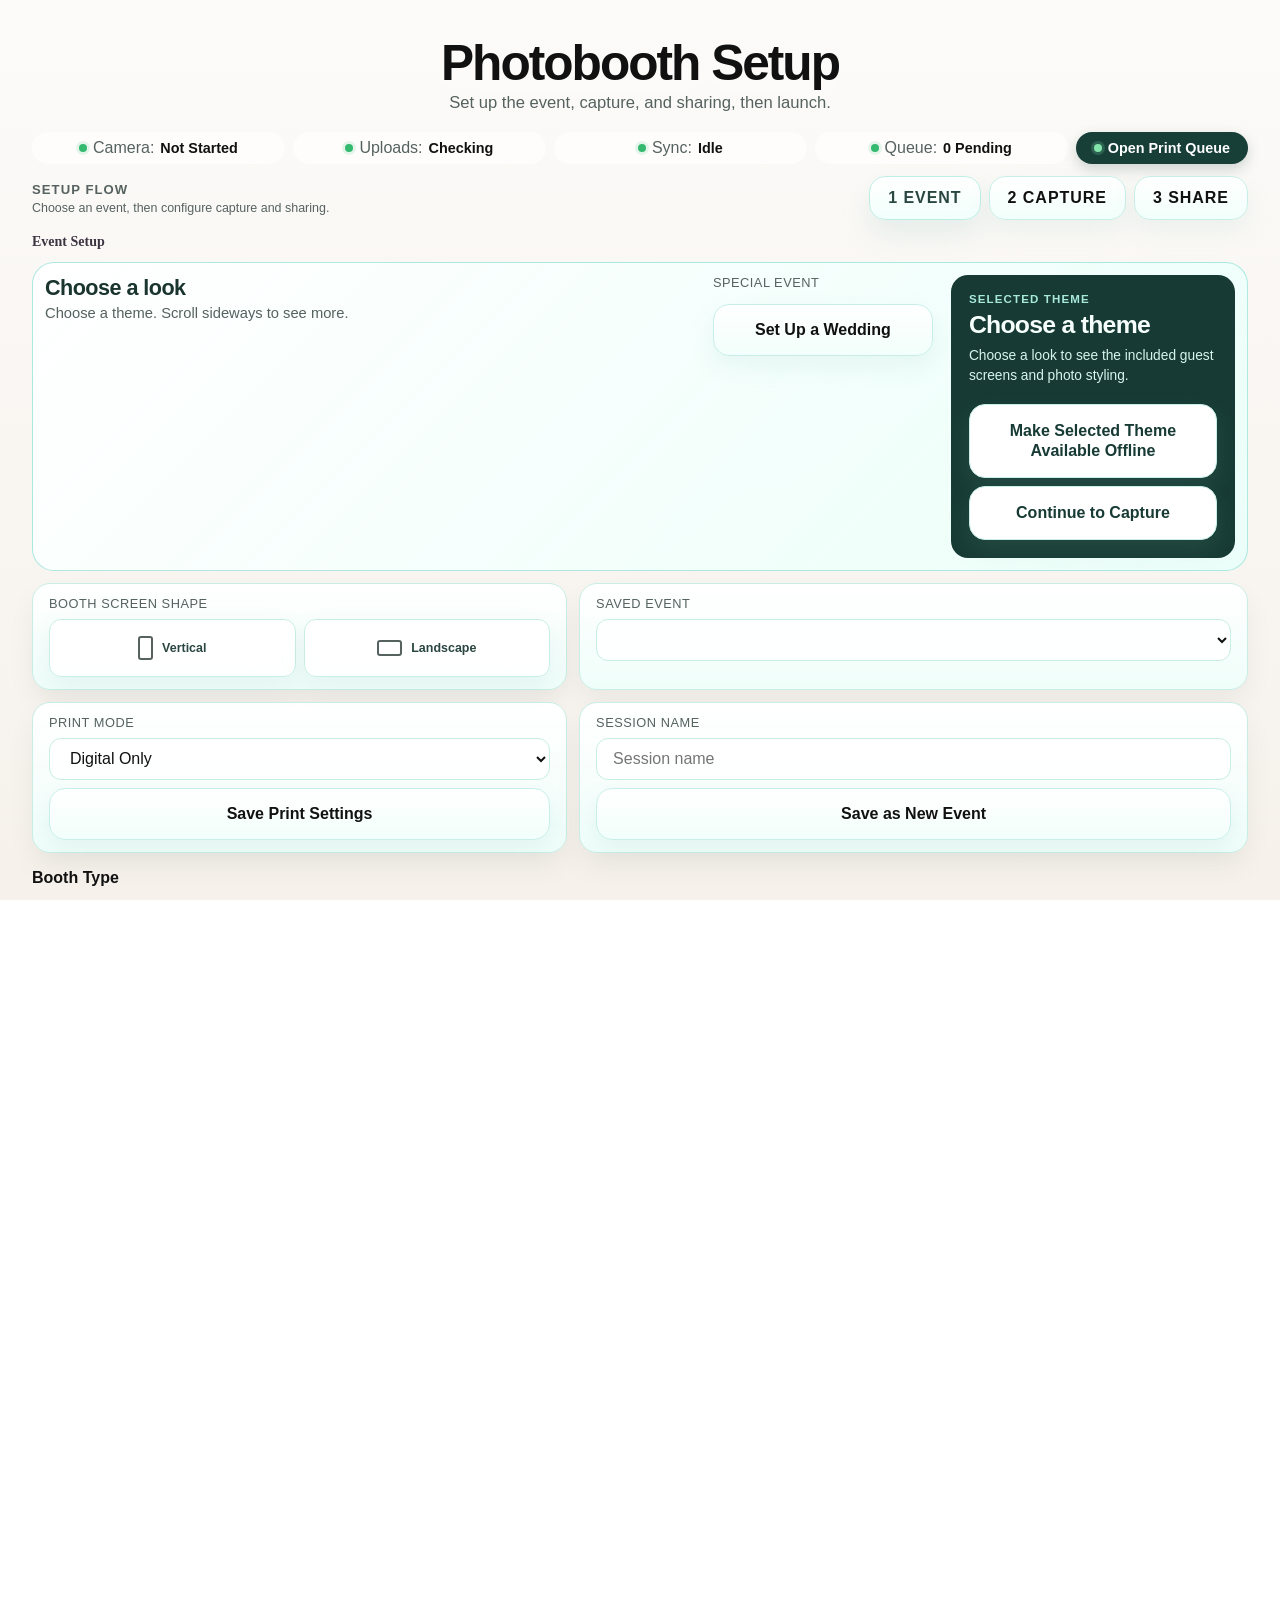
==== commit efb1ad9d: "Organize event asset setup" ====
--- a/index.html
+++ b/index.html
@@ -57,10 +57,33 @@
         >
       </div>
       <div class="setup-session-grid">
-        <div class="setup-session-item wedding-setup-action" id="weddingSetupAction">
-          <span class="setup-session-item-label">Special event</span>
-          <button type="button" id="startWeddingSetupBtn">Set Up a Wedding</button>
-        </div>
+        <section id="themeQuickPicker" class="theme-quick-picker setup-session-theme" aria-labelledby="themeQuickPickerHeading">
+          <div>
+            <div class="theme-quick-picker-heading-row">
+              <div class="theme-quick-picker-heading-copy">
+                <h2 id="themeQuickPickerHeading" class="theme-quick-picker-heading">Choose a look</h2>
+                <p class="theme-quick-picker-note">Choose a theme. Scroll sideways to see more.</p>
+              </div>
+              <div class="wedding-setup-action" id="weddingSetupAction">
+                <span class="setup-session-item-label">Special event</span>
+                <button type="button" id="startWeddingSetupBtn">Set Up a Wedding</button>
+              </div>
+            </div>
+            <div id="themeQuickFilters" class="theme-quick-filters" aria-label="Theme categories"></div>
+            <div id="themeQuickGrid" class="theme-quick-grid" aria-live="polite"></div>
+          </div>
+          <aside class="theme-quick-selection" aria-live="polite">
+            <div>
+              <p class="theme-quick-selection-label">Selected theme</p>
+              <h3 id="themeQuickSelectionName">Choose a theme</h3>
+              <p id="themeQuickSelectionMeta">Choose a look to see the included guest screens and photo styling.</p>
+            </div>
+            <div class="btn-row" style="margin:0;">
+              <button type="button" id="cacheAssetsBtn" onclick="makeAvailableOffline()">Make Selected Theme Available Offline</button>
+              <button type="button" data-setup-next="capture">Continue to Capture</button>
+            </div>
+          </aside>
+        </section>
         <section id="weddingEventSetup" class="wedding-event-setup" aria-labelledby="weddingEventSetupHeading" hidden>
           <div>
             <h2 id="weddingEventSetupHeading">Wedding Setup</h2>
@@ -101,25 +124,6 @@
             <button type="button" class="setup-session-save-btn" id="createWeddingEventBtn">Create Wedding Theme</button>
           </div>
         </section>
-        <section id="themeQuickPicker" class="theme-quick-picker setup-session-theme" aria-labelledby="themeQuickPickerHeading">
-          <div>
-            <h2 id="themeQuickPickerHeading" class="theme-quick-picker-heading">Choose a look</h2>
-            <p class="theme-quick-picker-note">Choose a theme. Scroll sideways to see more.</p>
-            <div id="themeQuickFilters" class="theme-quick-filters" aria-label="Theme categories"></div>
-            <div id="themeQuickGrid" class="theme-quick-grid" aria-live="polite"></div>
-          </div>
-          <aside class="theme-quick-selection" aria-live="polite">
-            <div>
-              <p class="theme-quick-selection-label">Selected theme</p>
-              <h3 id="themeQuickSelectionName">Choose a theme</h3>
-              <p id="themeQuickSelectionMeta">Choose a look to see the included guest screens and photo styling.</p>
-            </div>
-            <div class="btn-row" style="margin:0;">
-              <button type="button" id="cacheAssetsBtn" onclick="makeAvailableOffline()">Make Selected Theme Available Offline</button>
-              <button type="button" data-setup-next="capture">Continue to Capture</button>
-            </div>
-          </aside>
-        </section>
       <div class="setup-session-secondary">
           <select id="createPathThemeSelect" class="hidden" aria-hidden="true" tabindex="-1"></select>
           <div class="setup-session-item" id="screenShapeSetupField">
@@ -167,31 +171,6 @@
           </div>
         </div>
       </div>
-      <section class="setup-session-assets-toggle" id="setupSessionAssetsToggle" aria-labelledby="selectedAssetsHeading">
-        <div class="setup-session-assets-summary-label" id="selectedAssetsHeading">Selected assets</div>
-        <div class="setup-session-assets-summary-row">
-          <details class="setup-session-asset-detail">
-            <summary class="setup-session-assets-summary-chip">Backgrounds <strong id="launchBackgroundSummary">0 selected</strong></summary>
-            <div id="launchBackgroundAssets" class="setup-session-asset-grid"></div>
-          </details>
-          <details class="setup-session-asset-detail">
-            <summary class="setup-session-assets-summary-chip">Overlays <strong id="launchOverlaySummary">0 selected</strong></summary>
-            <div id="launchOverlayAssets" class="setup-session-asset-grid"></div>
-          </details>
-          <details class="setup-session-asset-detail">
-            <summary class="setup-session-assets-summary-chip">Templates <strong id="launchTemplateSummary">0 selected</strong></summary>
-            <div id="launchTemplateAssets" class="setup-session-asset-grid"></div>
-          </details>
-        </div>
-        <div class="hidden" aria-hidden="true">
-          <div id="launchBackgroundThumb"></div>
-          <div id="launchOverlayThumb"></div>
-          <div id="launchTemplateThumb"></div>
-          <strong id="launchBackgroundCount"></strong>
-          <strong id="launchOverlayCount"></strong>
-          <strong id="launchStripStatus"></strong>
-        </div>
-      </section>
     </div>
     <div class="capture-mode-bar" data-setup-section="capture">
       <div class="capture-mode-copy">
@@ -207,6 +186,7 @@
           <div class="section-content">
             <section class="setup-flow-card">
               <h3>Guest Options</h3>
+              <p class="capture-settings-note">Your choices are saved on this booth and reused for the next session.</p>
               <div class="capture-settings-grid">
                 <label style="display:inline-flex; align-items:center; gap:8px; margin:0;">
                   <input type="checkbox" id="allowRetakes" checked>
@@ -412,10 +392,10 @@
           </div>
         </details>
         <details class="panel-section" id="currentAssetsSection" data-setup-section="event">
-          <summary>Event Setup</summary>
+          <summary>Event Details and Assets</summary>
           <div id="currentAssetsContent" class="section-content">
             <details class="event-library-section" id="eventDetailsPanel">
-              <summary>Customize Event Details</summary>
+              <summary>Guest Screen and Event Details</summary>
               <div class="event-library-section-content">
               <div class="setup-session-item setup-combobox" data-setup-combobox="font">
                 <label for="sessionFontSearch">Font pairing</label>
@@ -490,8 +470,36 @@
               </div>
               </div>
             </details>
+            <details class="event-library-section" id="eventAssetsPanel">
+              <summary>Event Assets</summary>
+              <div class="event-library-section-content">
+                <section class="setup-session-assets-toggle" id="setupSessionAssetsToggle" aria-labelledby="selectedAssetsHeading">
+                  <div class="setup-session-assets-summary-label" id="selectedAssetsHeading">Assets included with this event</div>
+                  <div class="setup-session-assets-summary-row">
+                    <details class="setup-session-asset-detail">
+                      <summary class="setup-session-assets-summary-chip">Backgrounds <strong id="launchBackgroundSummary">0 selected</strong></summary>
+                      <div id="launchBackgroundAssets" class="setup-session-asset-grid"></div>
+                    </details>
+                    <details class="setup-session-asset-detail">
+                      <summary class="setup-session-assets-summary-chip">Overlays <strong id="launchOverlaySummary">0 selected</strong></summary>
+                      <div id="launchOverlayAssets" class="setup-session-asset-grid"></div>
+                    </details>
+                    <details class="setup-session-asset-detail">
+                      <summary class="setup-session-assets-summary-chip">Templates <strong id="launchTemplateSummary">0 selected</strong></summary>
+                      <div id="launchTemplateAssets" class="setup-session-asset-grid"></div>
+                    </details>
+                  </div>
+                  <div class="hidden" aria-hidden="true">
+                    <div id="launchBackgroundThumb"></div>
+                    <div id="launchOverlayThumb"></div>
+                    <div id="launchTemplateThumb"></div>
+                    <strong id="launchBackgroundCount"></strong>
+                    <strong id="launchOverlayCount"></strong>
+                    <strong id="launchStripStatus"></strong>
+                  </div>
+                </section>
             <details class="event-library-section" id="uploadedAssetLibraryPanel">
-              <summary>Customize Assets</summary>
+              <summary>Browse and Manage Assets</summary>
               <div class="event-library-section-content">
                 <div class="asset-actions">
                 <button type="button" id="addLogoBtn">Add Logo</button>
@@ -578,7 +586,7 @@
               </div>
             </div>
             <details class="event-library-section">
-              <summary>Advanced Asset Selections</summary>
+              <summary>Photo Backgrounds and Logo</summary>
               <div id="currentAssets" class="current-assets event-library-section-content">
               <div
                 style="display:flex; align-items:center; justify-content:space-between; gap:16px; margin-bottom:16px;">
@@ -595,6 +603,8 @@
                 <label>Logo:</label>
                 <div id="currentLogo" class="asset-single"></div>
               </div>
+              </div>
+            </details>
               </div>
             </details>
             <div class="setup-next-actions">
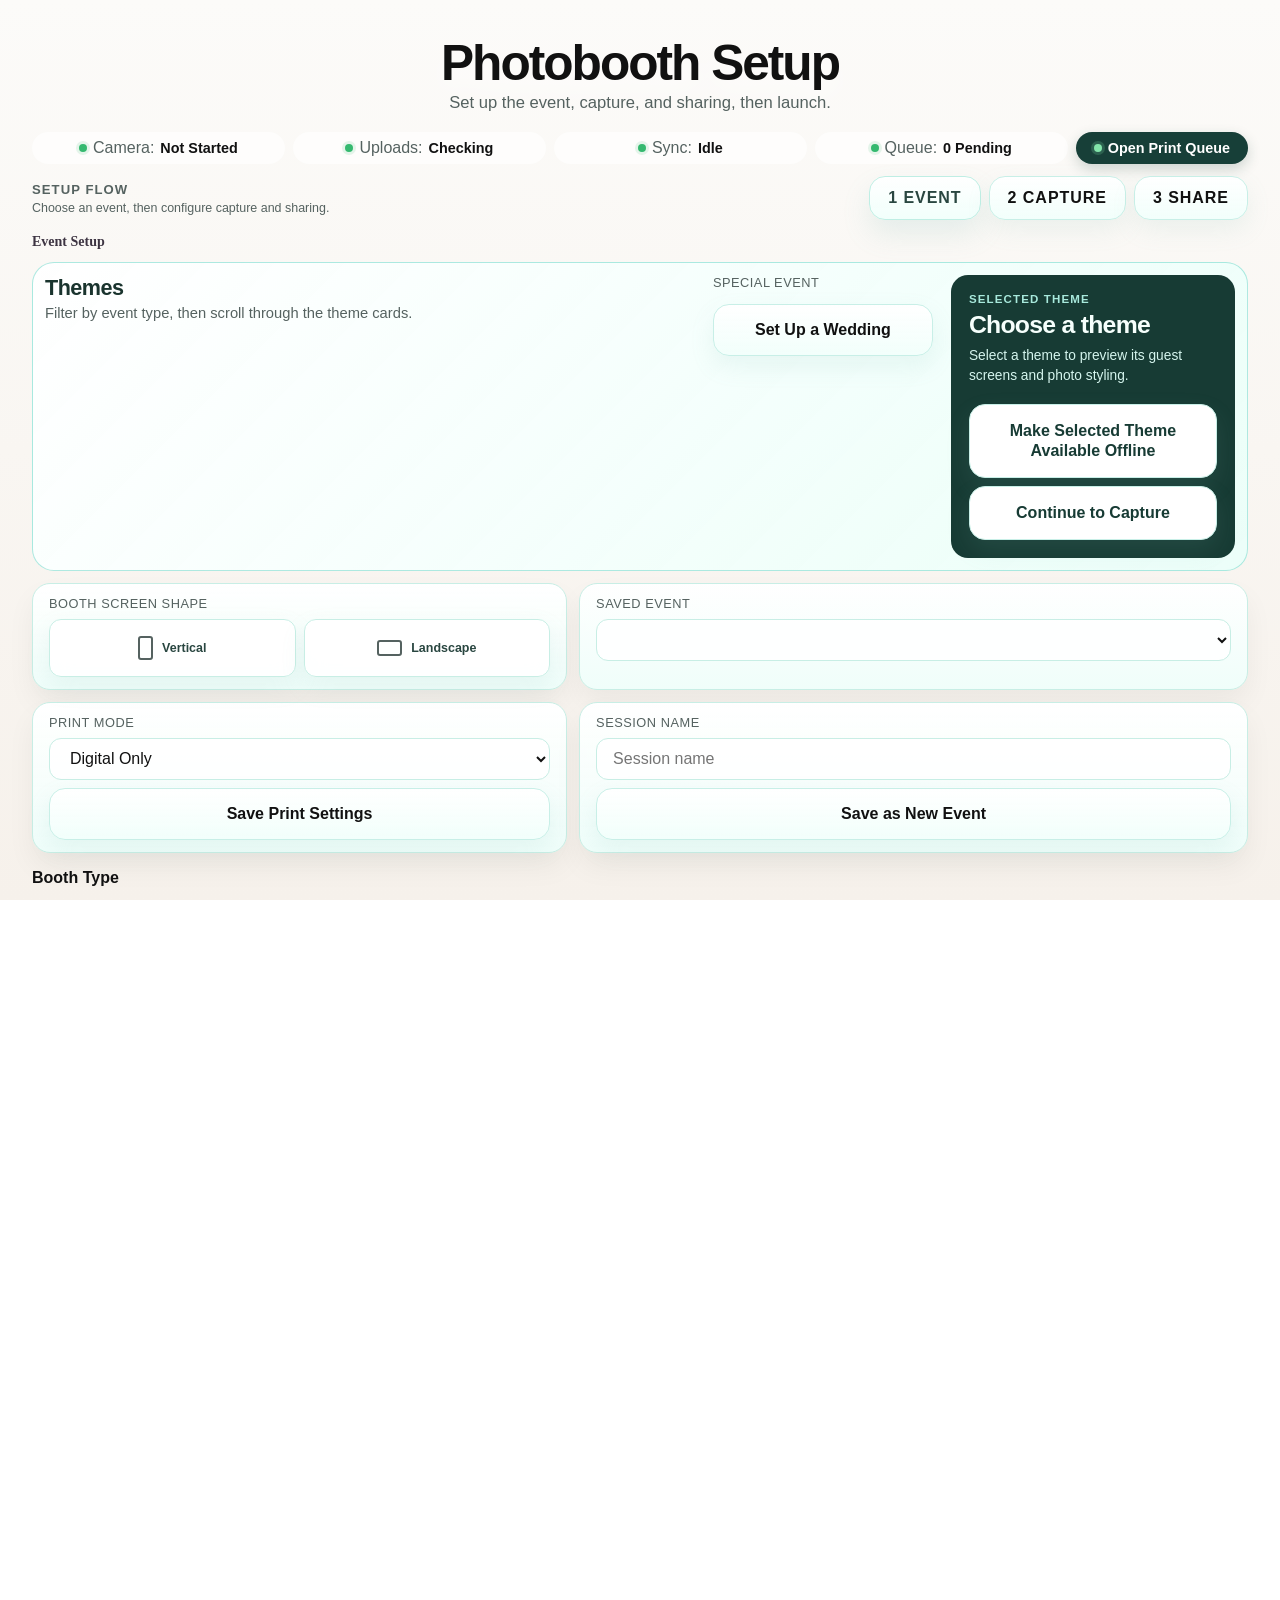
==== commit ec925e38: "Make theme gallery easier to find" ====
--- a/index.html
+++ b/index.html
@@ -61,8 +61,8 @@
           <div>
             <div class="theme-quick-picker-heading-row">
               <div class="theme-quick-picker-heading-copy">
-                <h2 id="themeQuickPickerHeading" class="theme-quick-picker-heading">Choose a look</h2>
-                <p class="theme-quick-picker-note">Choose a theme. Scroll sideways to see more.</p>
+                <h2 id="themeQuickPickerHeading" class="theme-quick-picker-heading">Themes</h2>
+                <p class="theme-quick-picker-note">Filter by event type, then scroll through the theme cards.</p>
               </div>
               <div class="wedding-setup-action" id="weddingSetupAction">
                 <span class="setup-session-item-label">Special event</span>
@@ -76,7 +76,7 @@
             <div>
               <p class="theme-quick-selection-label">Selected theme</p>
               <h3 id="themeQuickSelectionName">Choose a theme</h3>
-              <p id="themeQuickSelectionMeta">Choose a look to see the included guest screens and photo styling.</p>
+              <p id="themeQuickSelectionMeta">Select a theme to preview its guest screens and photo styling.</p>
             </div>
             <div class="btn-row" style="margin:0;">
               <button type="button" id="cacheAssetsBtn" onclick="makeAvailableOffline()">Make Selected Theme Available Offline</button>
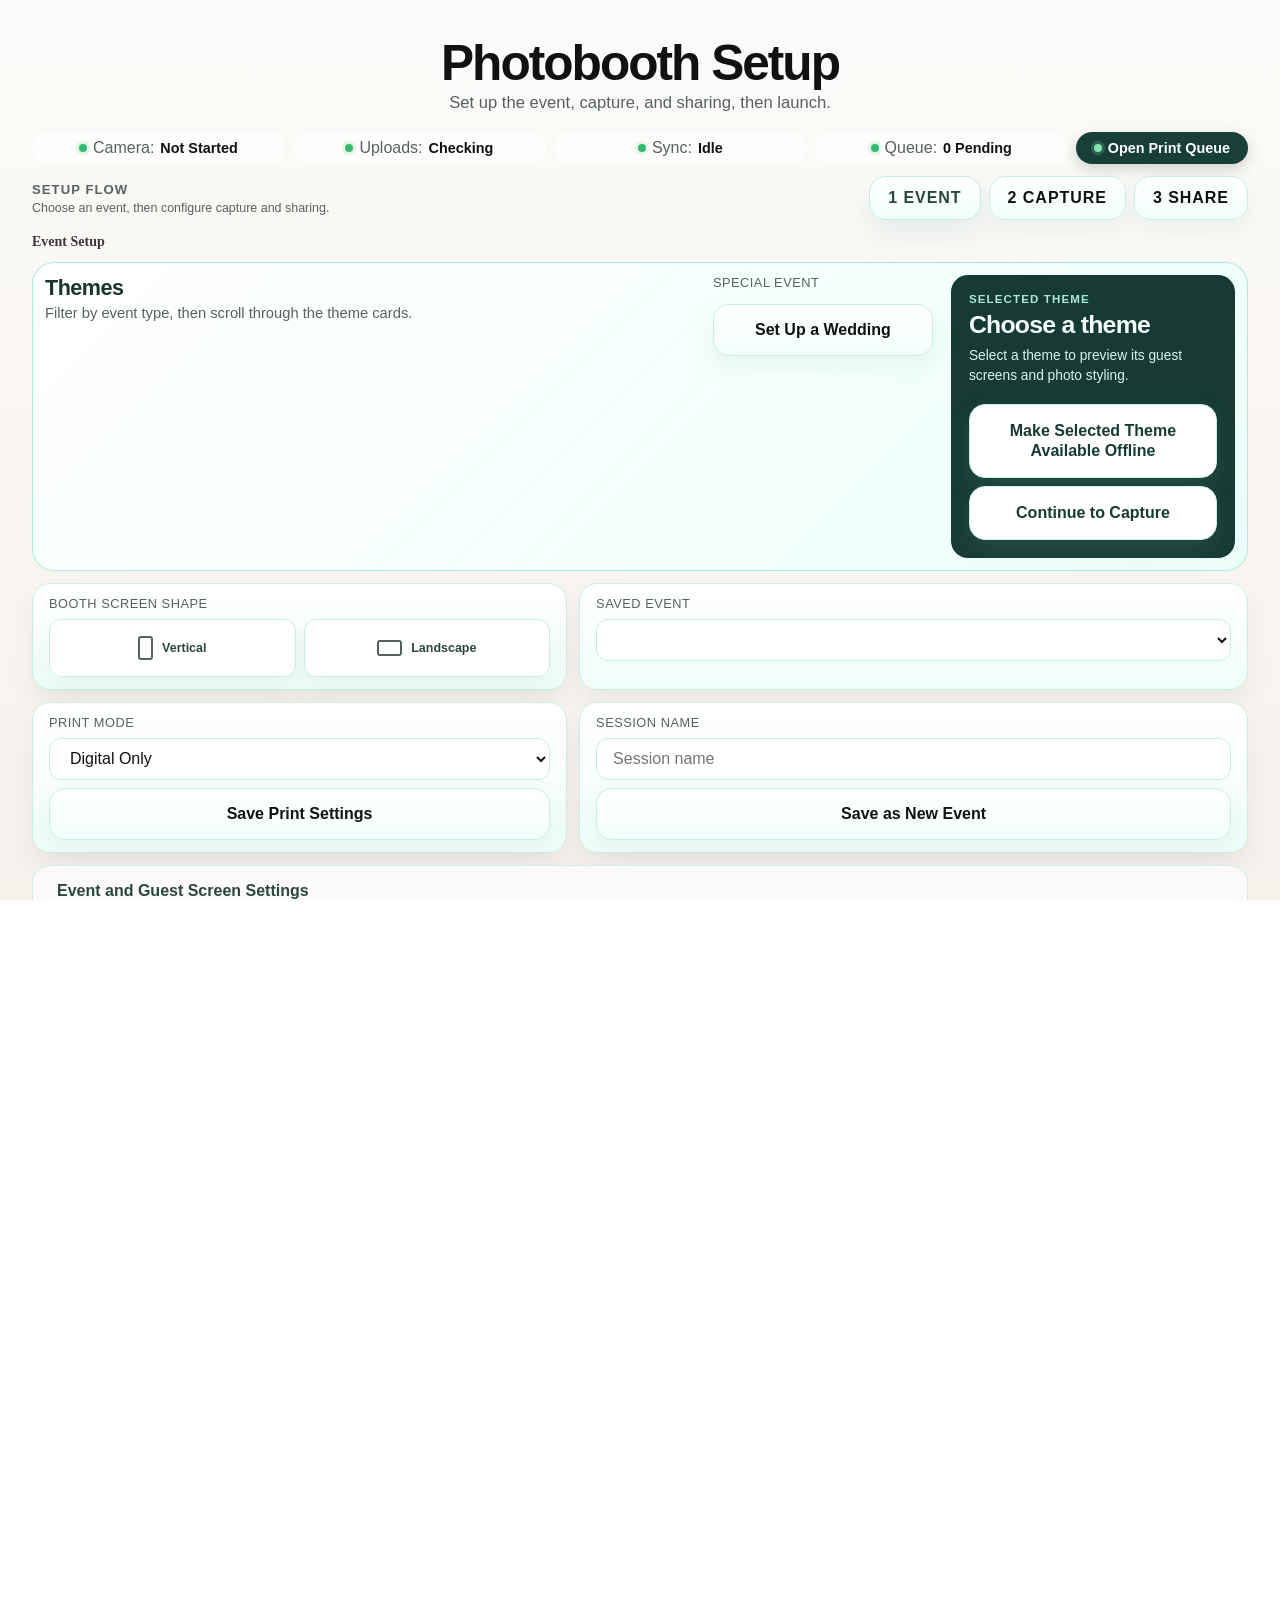
==== commit bbaa0fd9: "Keep theme browser visible for saved weddings" ====
--- a/index.html
+++ b/index.html
@@ -171,6 +171,82 @@
           </div>
         </div>
       </div>
+        <details class="event-library-section" id="eventDetailsPanel">
+          <summary>Event and Guest Screen Settings</summary>
+          <div class="event-library-section-content">
+          <div class="setup-session-item setup-combobox" data-setup-combobox="font">
+            <label for="sessionFontSearch">Font pairing</label>
+            <button type="button" id="sessionFontToggle" class="setup-combobox-button" aria-expanded="false" aria-controls="sessionFontMenu">
+              <span id="sessionFontValue">Choose pairing</span>
+              <span class="setup-combobox-caret" aria-hidden="true">▼</span>
+            </button>
+            <div id="sessionFontMenu" class="setup-combobox-menu hidden">
+              <input type="search" id="sessionFontSearch" class="setup-combobox-search" placeholder="Search pairings" autocomplete="off">
+              <div id="sessionFontOptions" class="setup-combobox-options" role="listbox" aria-label="Font pairing options"></div>
+            </div>
+          </div>
+          <div style="display:grid; grid-template-columns:repeat(auto-fit, minmax(220px, 1fr)); gap:16px; margin-bottom:16px;">
+            <div class="theme-field">
+              <label for="eventGeneralDateInput">Session Date (optional)</label>
+              <input type="text" id="eventGeneralDateInput" placeholder="e.g., April 2026" autocomplete="off" spellcheck="false">
+            </div>
+            <div class="theme-field birthday-only-event-field hidden">
+              <label for="eventBirthdayNameInput">Birthday Name</label>
+              <input type="text" id="eventBirthdayNameInput" placeholder="Name" autocomplete="off" autocapitalize="words" spellcheck="false">
+            </div>
+            <div class="theme-field">
+              <label for="eventExpoCompanyInput">Company Name</label>
+              <input type="text" id="eventExpoCompanyInput" placeholder="Name" autocomplete="off" autocapitalize="words" spellcheck="false">
+            </div>
+          </div>
+          <h3>Guest Screen Text</h3>
+          <div style="display:grid; grid-template-columns:repeat(auto-fit, minmax(220px, 1fr)); gap:16px; margin-bottom:16px;">
+            <div class="theme-field">
+              <label for="eventBannerTextInput">Banner Text</label>
+              <input type="text" id="eventBannerTextInput" placeholder="Top booth banner" autocomplete="off" spellcheck="false">
+            </div>
+            <div class="theme-field">
+              <label for="eventWelcomeTitleInput">Welcome Title</label>
+              <input type="text" id="eventWelcomeTitleInput" placeholder="Welcome screen title" autocomplete="off" spellcheck="false">
+            </div>
+            <div class="theme-field">
+              <label for="eventStartButtonTextInput">Start Button Text</label>
+              <input type="text" id="eventStartButtonTextInput" placeholder="Touch to start" autocomplete="off" spellcheck="false">
+            </div>
+            <div class="theme-field">
+              <label for="eventCaptureLabelInput">Capture Button Text</label>
+              <input type="text" id="eventCaptureLabelInput" placeholder="Take Photo" autocomplete="off" spellcheck="false">
+            </div>
+          </div>
+          <div style="display:grid; grid-template-columns:repeat(auto-fit, minmax(220px, 1fr)); gap:16px; margin-bottom:16px;">
+            <div class="theme-field">
+              <label for="eventBannerSizeInput">Banner Size</label>
+              <div style="display:flex; align-items:center; gap:16px;">
+                <input type="range" id="eventBannerSizeInput" min="24" max="120" step="2">
+                <span id="eventBannerSizeValue" style="color:#9aa; min-width:48px; text-align:right;"></span>
+              </div>
+            </div>
+            <div class="theme-field">
+              <label for="eventWelcomeTitleSizeInput">Welcome Title Size</label>
+              <div style="display:flex; align-items:center; gap:16px;">
+                <input type="range" id="eventWelcomeTitleSizeInput" min="24" max="120" step="2">
+                <span id="eventWelcomeTitleSizeValue" style="color:#9aa; min-width:48px; text-align:right;"></span>
+              </div>
+            </div>
+          </div>
+          <div style="display:grid; grid-template-columns:repeat(auto-fit, minmax(220px, 1fr)); gap:16px;">
+            <div>
+              <div style="font-size:0.8em; color:#9aa; text-transform:uppercase; letter-spacing:0.12em;">Base Theme</div>
+              <div id="eventBaseThemeName" style="font-weight:600;"></div>
+              <div id="eventBaseThemeAssetsSummary" style="color:#9aa; margin-top:8px; font-size:0.92em;"></div>
+            </div>
+            <div>
+              <div style="font-size:0.8em; color:#9aa; text-transform:uppercase; letter-spacing:0.12em;">Theme Reference</div>
+              <div id="eventThemeReferenceText" style="color:#9aa; font-size:0.92em;">This event inherits from its chosen theme until you add event-only assets or text here.</div>
+            </div>
+          </div>
+          </div>
+        </details>
     </div>
     <div class="capture-mode-bar" data-setup-section="capture">
       <div class="capture-mode-copy">
@@ -392,87 +468,9 @@
           </div>
         </details>
         <details class="panel-section" id="currentAssetsSection" data-setup-section="event">
-          <summary>Event Details and Assets</summary>
+          <summary>Event Assets</summary>
           <div id="currentAssetsContent" class="section-content">
-            <details class="event-library-section" id="eventDetailsPanel">
-              <summary>Guest Screen and Event Details</summary>
-              <div class="event-library-section-content">
-              <div class="setup-session-item setup-combobox" data-setup-combobox="font">
-                <label for="sessionFontSearch">Font pairing</label>
-                <button type="button" id="sessionFontToggle" class="setup-combobox-button" aria-expanded="false" aria-controls="sessionFontMenu">
-                  <span id="sessionFontValue">Choose pairing</span>
-                  <span class="setup-combobox-caret" aria-hidden="true">▼</span>
-                </button>
-                <div id="sessionFontMenu" class="setup-combobox-menu hidden">
-                  <input type="search" id="sessionFontSearch" class="setup-combobox-search" placeholder="Search pairings" autocomplete="off">
-                  <div id="sessionFontOptions" class="setup-combobox-options" role="listbox" aria-label="Font pairing options"></div>
-                </div>
-              </div>
-              <div style="display:grid; grid-template-columns:repeat(auto-fit, minmax(220px, 1fr)); gap:16px; margin-bottom:16px;">
-                <div class="theme-field">
-                  <label for="eventGeneralDateInput">Session Date (optional)</label>
-                  <input type="text" id="eventGeneralDateInput" placeholder="e.g., April 2026" autocomplete="off" spellcheck="false">
-                </div>
-                <div class="theme-field birthday-only-event-field hidden">
-                  <label for="eventBirthdayNameInput">Birthday Name</label>
-                  <input type="text" id="eventBirthdayNameInput" placeholder="Name" autocomplete="off" autocapitalize="words" spellcheck="false">
-                </div>
-                <div class="theme-field">
-                  <label for="eventExpoCompanyInput">Company Name</label>
-                  <input type="text" id="eventExpoCompanyInput" placeholder="Name" autocomplete="off" autocapitalize="words" spellcheck="false">
-                </div>
-              </div>
-              <h3>Guest Screen Text</h3>
-              <div style="display:grid; grid-template-columns:repeat(auto-fit, minmax(220px, 1fr)); gap:16px; margin-bottom:16px;">
-                <div class="theme-field">
-                  <label for="eventBannerTextInput">Banner Text</label>
-                  <input type="text" id="eventBannerTextInput" placeholder="Top booth banner" autocomplete="off" spellcheck="false">
-                </div>
-                <div class="theme-field">
-                  <label for="eventWelcomeTitleInput">Welcome Title</label>
-                  <input type="text" id="eventWelcomeTitleInput" placeholder="Welcome screen title" autocomplete="off" spellcheck="false">
-                </div>
-                <div class="theme-field">
-                  <label for="eventStartButtonTextInput">Start Button Text</label>
-                  <input type="text" id="eventStartButtonTextInput" placeholder="Touch to start" autocomplete="off" spellcheck="false">
-                </div>
-                <div class="theme-field">
-                  <label for="eventCaptureLabelInput">Capture Button Text</label>
-                  <input type="text" id="eventCaptureLabelInput" placeholder="Take Photo" autocomplete="off" spellcheck="false">
-                </div>
-              </div>
-              <div style="display:grid; grid-template-columns:repeat(auto-fit, minmax(220px, 1fr)); gap:16px; margin-bottom:16px;">
-                <div class="theme-field">
-                  <label for="eventBannerSizeInput">Banner Size</label>
-                  <div style="display:flex; align-items:center; gap:16px;">
-                    <input type="range" id="eventBannerSizeInput" min="24" max="120" step="2">
-                    <span id="eventBannerSizeValue" style="color:#9aa; min-width:48px; text-align:right;"></span>
-                  </div>
-                </div>
-                <div class="theme-field">
-                  <label for="eventWelcomeTitleSizeInput">Welcome Title Size</label>
-                  <div style="display:flex; align-items:center; gap:16px;">
-                    <input type="range" id="eventWelcomeTitleSizeInput" min="24" max="120" step="2">
-                    <span id="eventWelcomeTitleSizeValue" style="color:#9aa; min-width:48px; text-align:right;"></span>
-                  </div>
-                </div>
-              </div>
-              <div style="display:grid; grid-template-columns:repeat(auto-fit, minmax(220px, 1fr)); gap:16px;">
-                <div>
-                  <div style="font-size:0.8em; color:#9aa; text-transform:uppercase; letter-spacing:0.12em;">Base Theme</div>
-                  <div id="eventBaseThemeName" style="font-weight:600;"></div>
-                  <div id="eventBaseThemeAssetsSummary" style="color:#9aa; margin-top:8px; font-size:0.92em;"></div>
-                </div>
-                <div>
-                  <div style="font-size:0.8em; color:#9aa; text-transform:uppercase; letter-spacing:0.12em;">Theme Reference</div>
-                  <div id="eventThemeReferenceText" style="color:#9aa; font-size:0.92em;">This event inherits from its chosen theme until you add event-only assets or text here.</div>
-                </div>
-              </div>
-              </div>
-            </details>
-            <details class="event-library-section" id="eventAssetsPanel">
-              <summary>Event Assets</summary>
-              <div class="event-library-section-content">
+            <div id="eventAssetsPanel" class="event-library-section-content event-assets-group">
                 <section class="setup-session-assets-toggle" id="setupSessionAssetsToggle" aria-labelledby="selectedAssetsHeading">
                   <div class="setup-session-assets-summary-label" id="selectedAssetsHeading">Assets included with this event</div>
                   <div class="setup-session-assets-summary-row">
@@ -554,8 +552,7 @@
               </div>
               <div id="assetLibraryGrid" class="asset-library-grid"></div>
               <div id="assetLibraryStatus" class="asset-library-empty" aria-live="polite"></div>
-              </div>
-            </details>
+            </div>
             <div id="assetUploadInputs" class="hidden">
               <input type="file" id="themeBackground" accept="image/*,video/*">
               <input type="file" id="themeLogo" accept="image/*">
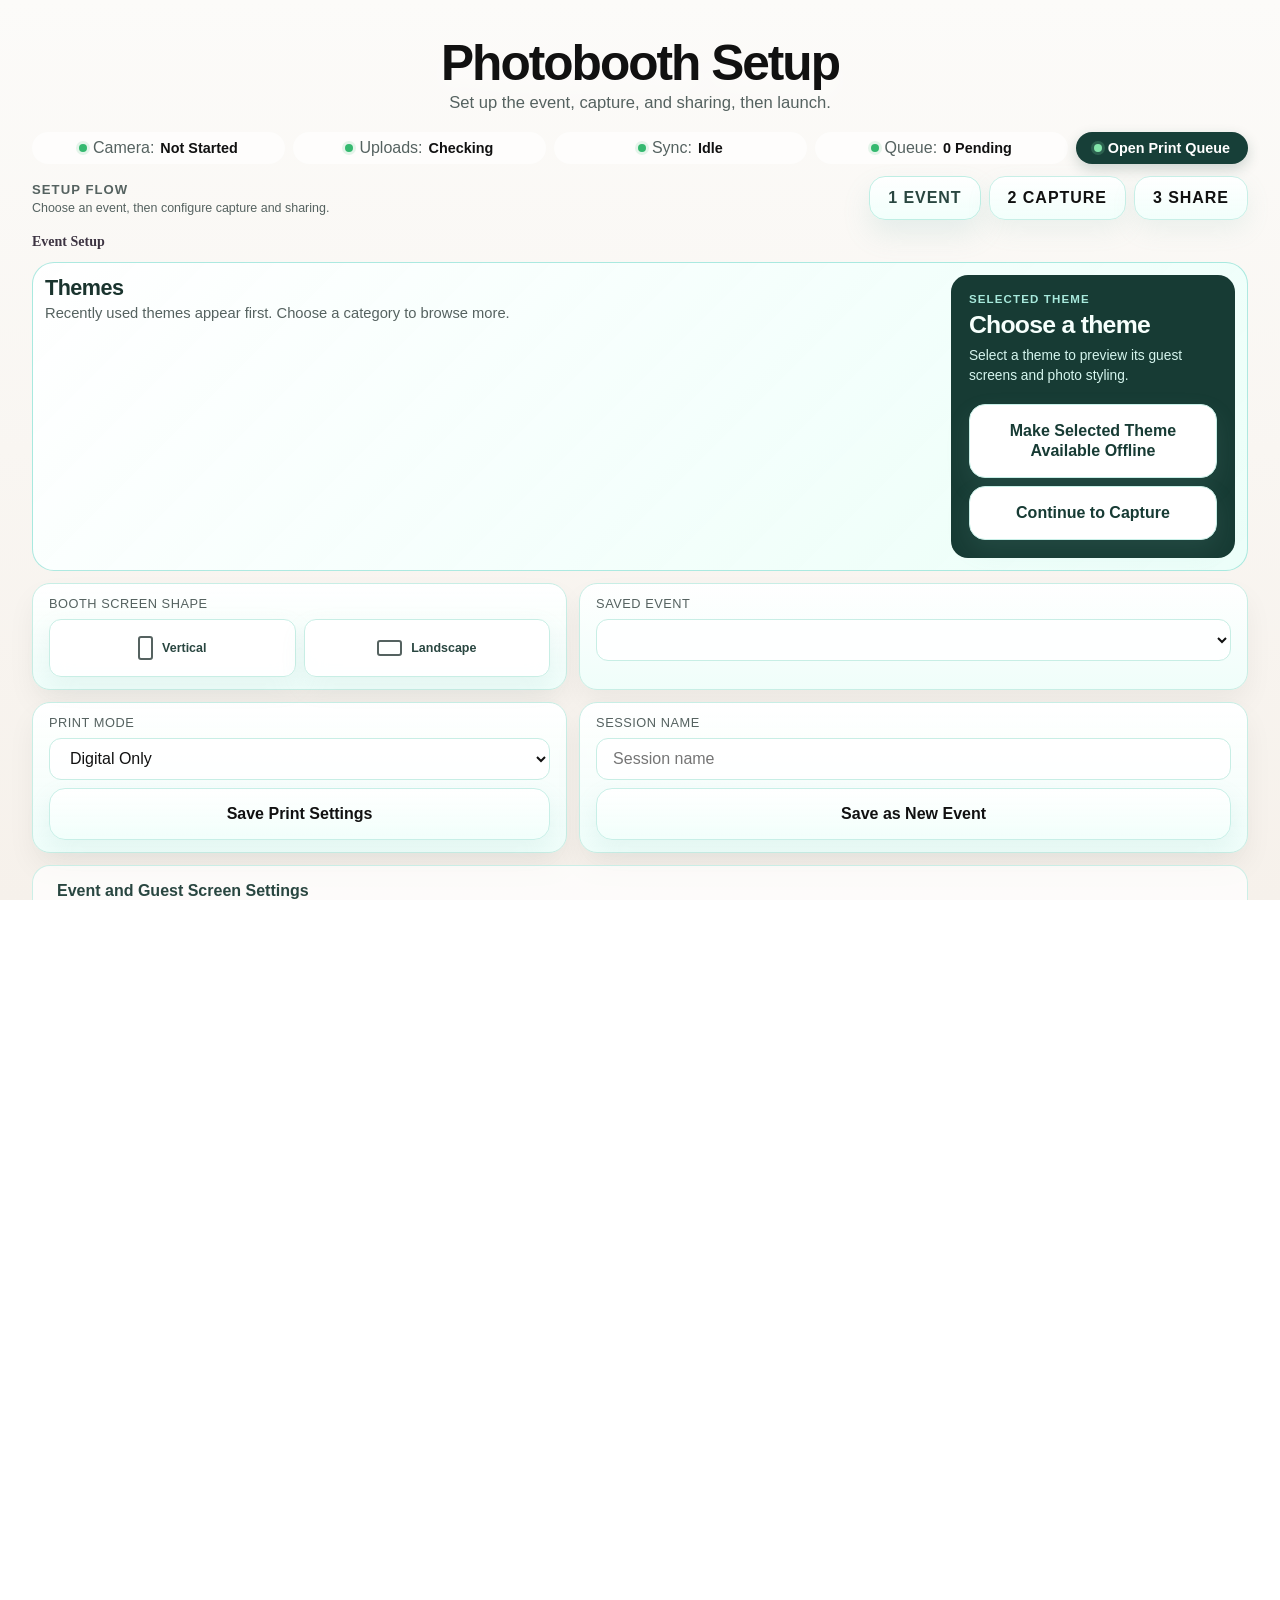
==== commit 05608def: "Improve theme and asset setup layout" ====
--- a/index.html
+++ b/index.html
@@ -62,11 +62,7 @@
             <div class="theme-quick-picker-heading-row">
               <div class="theme-quick-picker-heading-copy">
                 <h2 id="themeQuickPickerHeading" class="theme-quick-picker-heading">Themes</h2>
-                <p class="theme-quick-picker-note">Filter by event type, then scroll through the theme cards.</p>
-              </div>
-              <div class="wedding-setup-action" id="weddingSetupAction">
-                <span class="setup-session-item-label">Special event</span>
-                <button type="button" id="startWeddingSetupBtn">Set Up a Wedding</button>
+                <p class="theme-quick-picker-note">Recently used themes appear first. Choose a category to browse more.</p>
               </div>
             </div>
             <div id="themeQuickFilters" class="theme-quick-filters" aria-label="Theme categories"></div>
@@ -174,6 +170,10 @@
         <details class="event-library-section" id="eventDetailsPanel">
           <summary>Event and Guest Screen Settings</summary>
           <div class="event-library-section-content">
+          <div class="wedding-setup-action" id="weddingSetupAction">
+            <span class="setup-session-item-label">Wedding event setup</span>
+            <button type="button" id="startWeddingSetupBtn">Set Up a Wedding</button>
+          </div>
           <div class="setup-session-item setup-combobox" data-setup-combobox="font">
             <label for="sessionFontSearch">Font pairing</label>
             <button type="button" id="sessionFontToggle" class="setup-combobox-button" aria-expanded="false" aria-controls="sessionFontMenu">
@@ -470,9 +470,8 @@
         <details class="panel-section" id="currentAssetsSection" data-setup-section="event">
           <summary>Event Assets</summary>
           <div id="currentAssetsContent" class="section-content">
-            <div id="eventAssetsPanel" class="event-library-section-content event-assets-group">
-                <section class="setup-session-assets-toggle" id="setupSessionAssetsToggle" aria-labelledby="selectedAssetsHeading">
-                  <div class="setup-session-assets-summary-label" id="selectedAssetsHeading">Assets included with this event</div>
+            <div id="eventAssetsPanel" class="event-assets-group">
+                <section id="setupSessionAssetsToggle" aria-label="Assets included with this event">
                   <div class="setup-session-assets-summary-row">
                     <details class="setup-session-asset-detail">
                       <summary class="setup-session-assets-summary-chip">Backgrounds <strong id="launchBackgroundSummary">0 selected</strong></summary>
